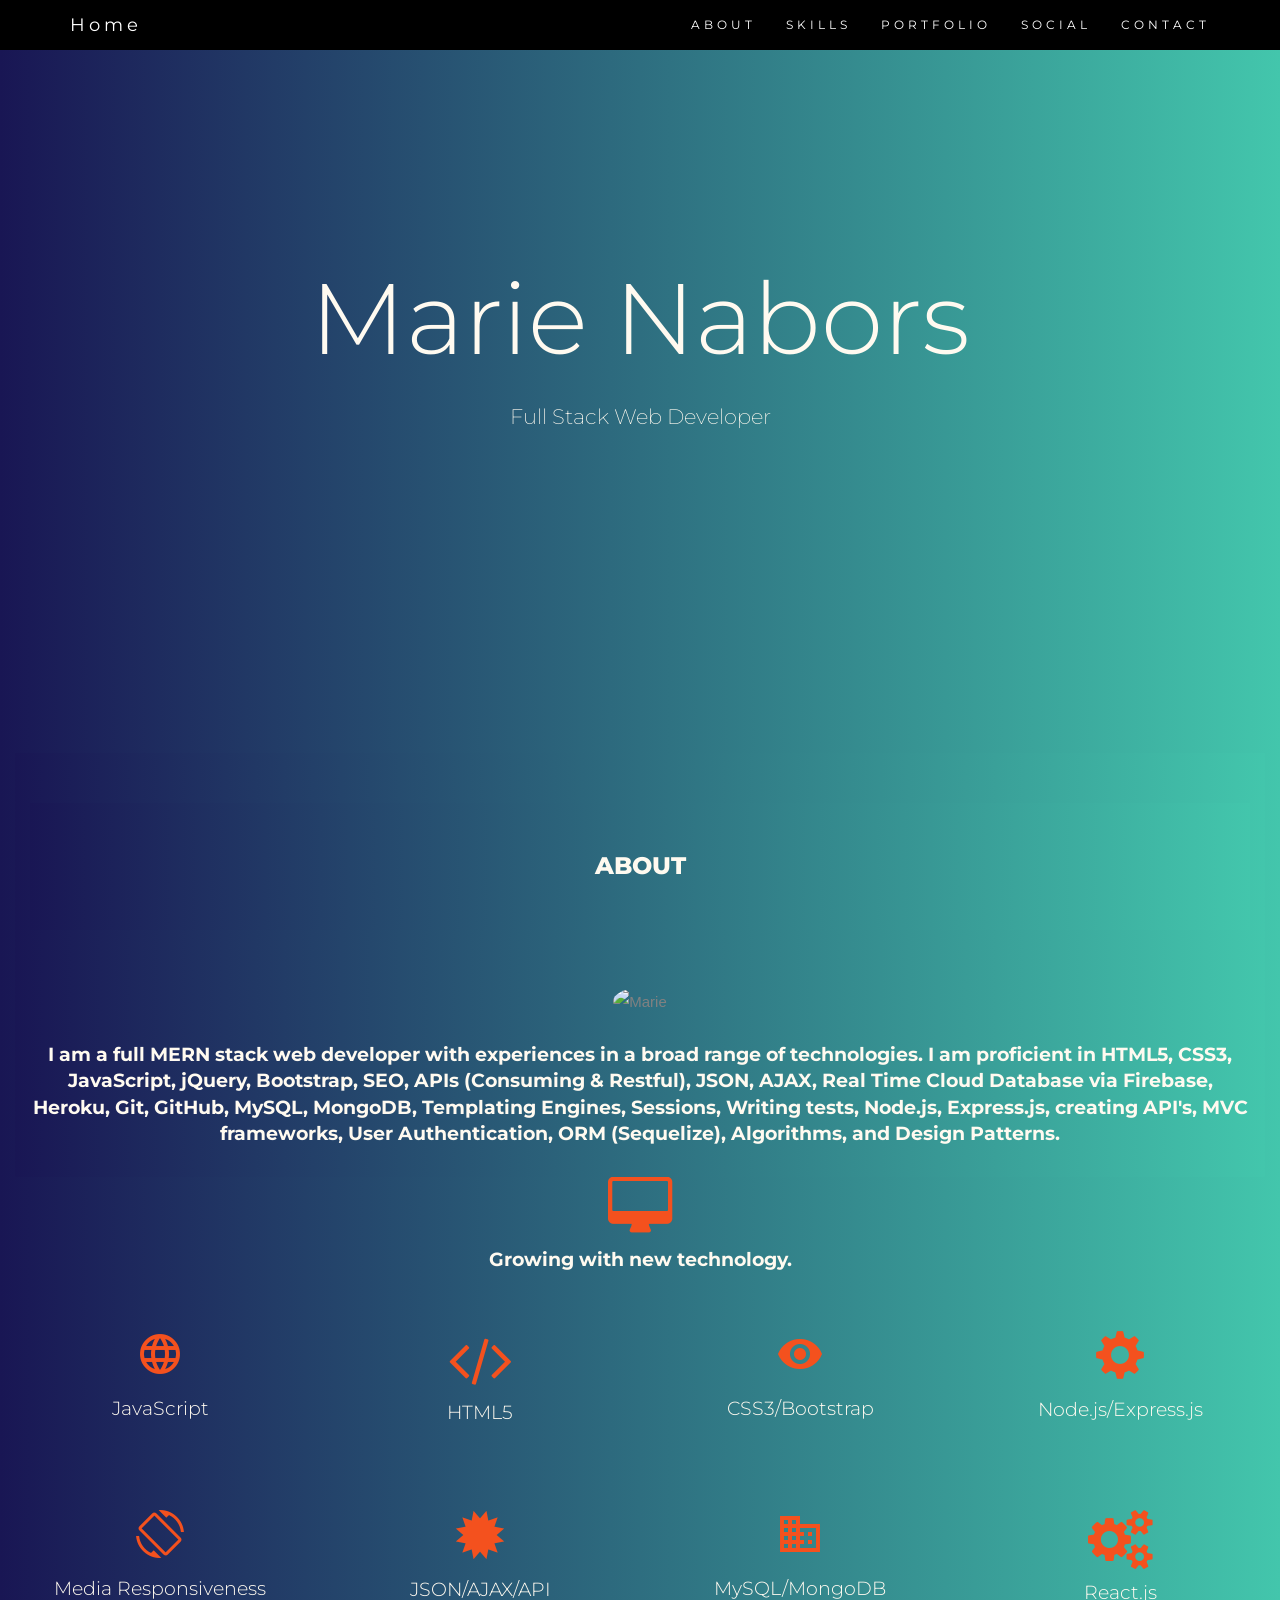
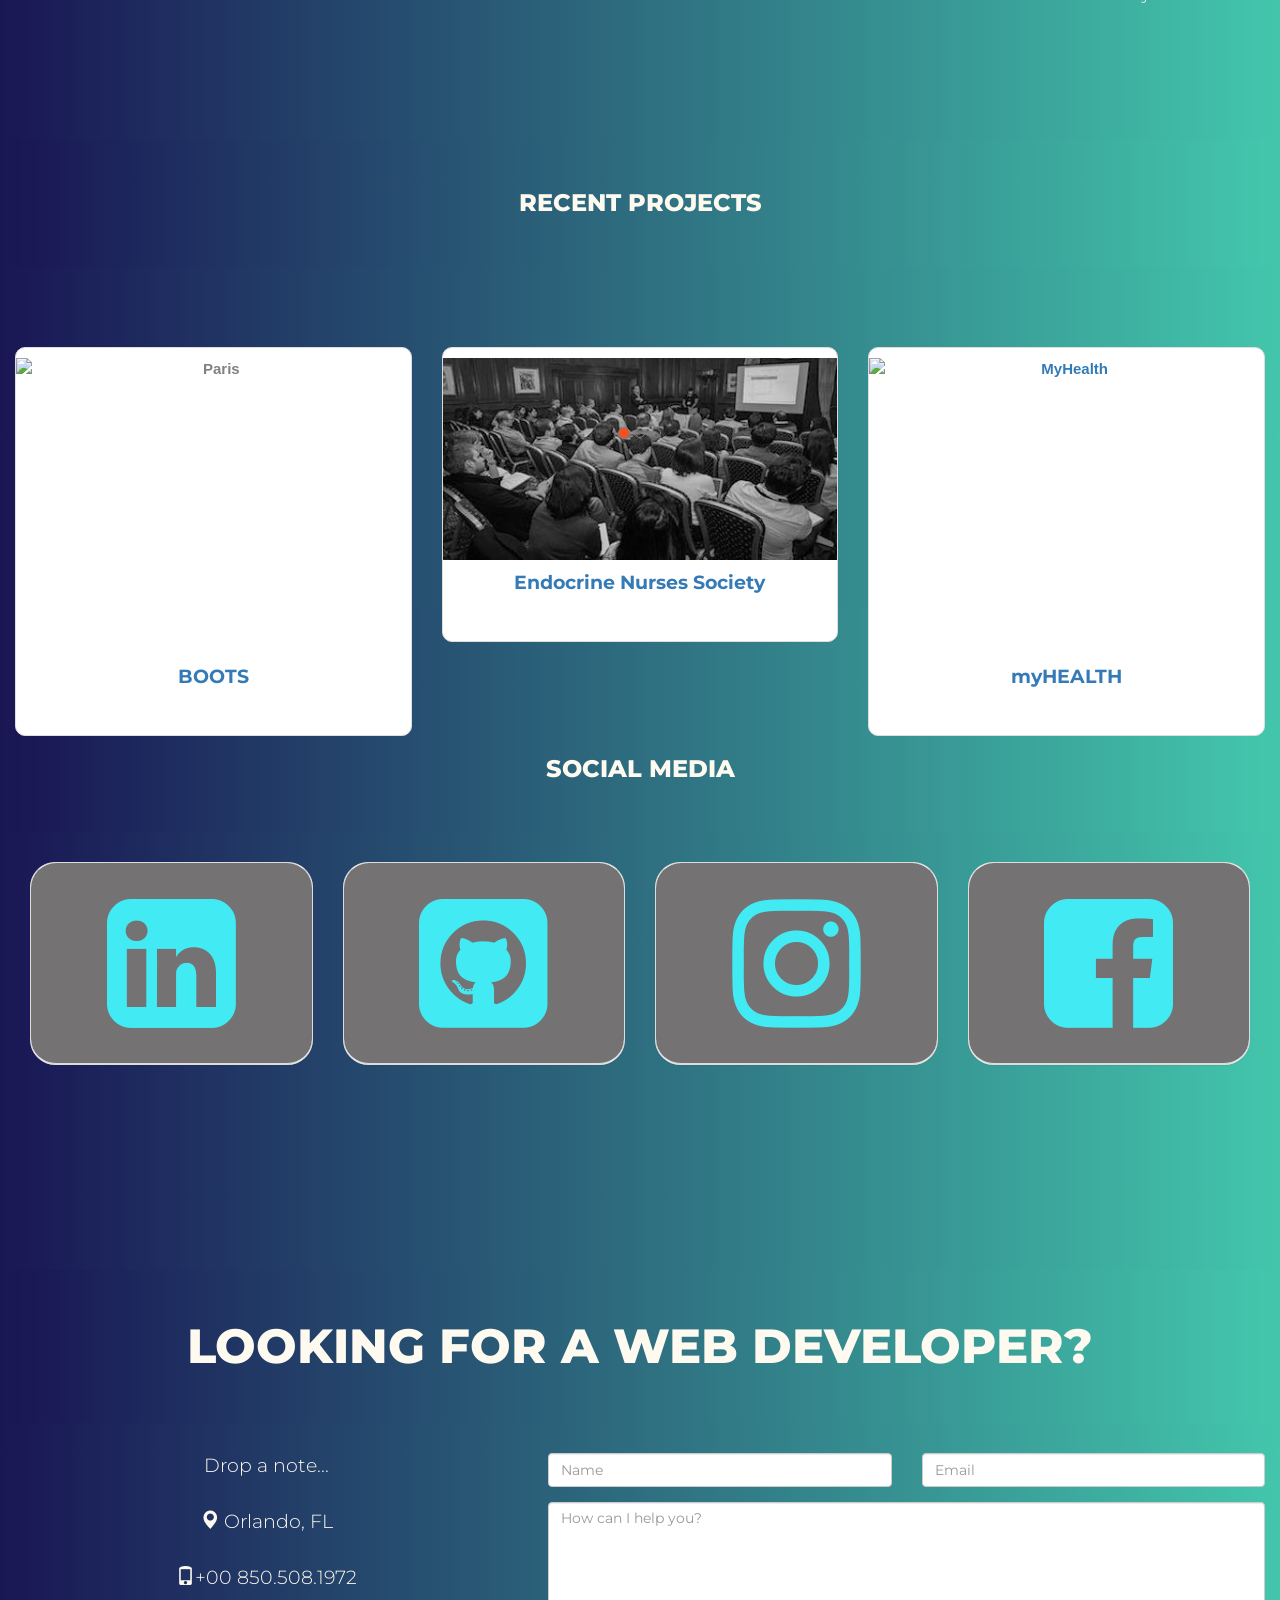
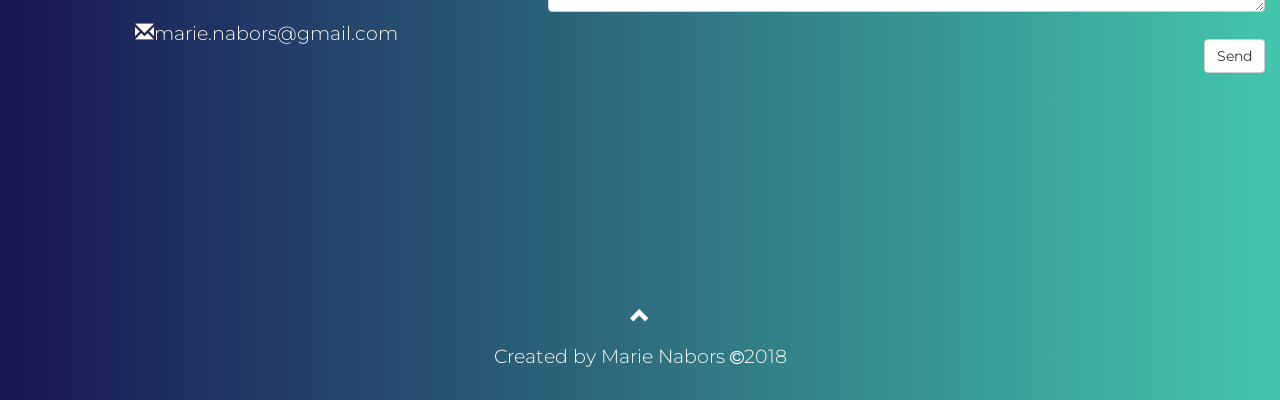
==== index.html @ 0aeb3fc9 "updated content" ====
<!DOCTYPE html>
<html lang="en">
<head>

  <title>Marie Nabors - Web Developer</title>
  <meta charset="utf-8">
  <meta name="viewport" content="width=device-width, initial-scale=1, shrink-to-fit=no">
  <link rel="stylesheet" href="https://cdnjs.cloudflare.com/ajax/libs/font-awesome/4.7.0/css/font-awesome.min.css">
  <link rel="stylesheet" href="https://maxcdn.bootstrapcdn.com/bootstrap/3.3.7/css/bootstrap.min.css">
  <link href="https://fonts.googleapis.com/css?family=Montserrat" rel="stylesheet" type="text/css">
  
  <script src="https://ajax.googleapis.com/ajax/libs/jquery/3.3.1/jquery.min.js"></script>
  <script src="https://maxcdn.bootstrapcdn.com/bootstrap/3.3.7/js/bootstrap.min.js"></script>
  <link rel="stylesheet" type="text/css" href="style.css">
  <link href="https://fonts.googleapis.com/css?family=Montserrat" rel="stylesheet">
  
  <link rel="stylesheet" href="https://fonts.googleapis.com/icon?family=Material+Icons">


<script>
  (function(h,o,t,j,a,r){
      h.hj=h.hj||function(){(h.hj.q=h.hj.q||[]).push(arguments)};
      h._hjSettings={hjid:904236,hjsv:6};
      a=o.getElementsByTagName('head')[0];
      r=o.createElement('script');r.async=1;
      r.src=t+h._hjSettings.hjid+j+h._hjSettings.hjsv;
      a.appendChild(r);
  })(window,document,'https://static.hotjar.com/c/hotjar-','.js?sv=');
</script>


</head>
<body id="myPage" data-spy="scroll" data-target=".navbar" data-offset="60">

<nav class="navbar navbar-default navbar-fixed-top">
  <div class="container">
    <div class="navbar-header">
      <button type="button" class="navbar-toggle" data-toggle="collapse" data-target="#myNavbar">
        <span class="icon-bar"></span>
        <span class="icon-bar"></span>
        <span class="icon-bar"></span>
      </button>
      <a class="navbar-brand" href="#myPage">Home</a>
    </div>
    <div class="collapse navbar-collapse" id="myNavbar">
      <ul class="nav navbar-nav navbar-right">
        <li><a href="#about">ABOUT</a></li>
        <li><a href="#services">SKILLS</a></li>
        <li><a href="#portfolio">PORTFOLIO</a></li>
        <li><a href="#pricing">SOCIAL</a></li>
        <li><a href="#contact">CONTACT</a></li>
      </ul>
    </div>
  </div>
</nav>

<div class="jumbotron text-center">
  <!-- <img id="gif" src="giphy.gif"> -->
  <p id="name1">Marie Nabors</p>
  <p>Full Stack Web Developer</p>
  <br>
  <!-- <form method="POST" action="https://formspree.io/marie.nabors.com">

    <div class="input-group">
      <input type="email" class="form-control" size="50" placeholder="Email Address" required>
      <div class="input-group-btn">
        <button type="button" class="btn btn-danger">CONTACT</button>
      </div>
    </div>
  </form> -->
</div>

<!-- Container (About Section) -->
<div id="about" class="container-fluid">
  <div class="row">
    <div class="col-sm-12">
      <div class="container-fluid bg-1 text-center">
        <!-- <h3 class="margin"></h3> -->
        <h2 class="about1">About</h2><br>
         <img src="https://scontent-mia3-1.xx.fbcdn.net/v/t1.0-9/17757305_10158400888895655_7635025386295153862_n.jpg?_nc_cat=0&oh=0891516b999f4cecdbfd9955f17ad337&oe=5B56AFFE" class="img-responsive img-circle margin" style="display:inline" alt="Marie" width="350" height="350"><br><br>

      <p class="about2"><strong>I am a full MERN stack web developer with experiences in a broad range of technologies. I am proficient in HTML5, CSS3, JavaScript, jQuery, Bootstrap, SEO, APIs (Consuming & Restful), JSON, AJAX, Real Time Cloud Database via Firebase, Heroku, Git, GitHub,
      MySQL, MongoDB, Templating Engines, Sessions, Writing tests, Node.js, Express.js, creating API's, MVC frameworks, User Authentication, ORM (Sequelize), Algorithms, and Design Patterns.</p>

    </div>
  </div>
</div>
</div>


<!-- Container (Services Section) -->
<div id="services" class="container-fluid text-center">
  <i class="fa fa-desktop" style="font-size:60px;color: #f4511e"></i>
      <h4><strong> Growing with new technology.</h4>
  <br>
  <div class="row slideanim">
    <div class="col-sm-3">
     <i class="material-icons" style="font-size:48px;color:#f4511e">language</i>
      <h4>JavaScript</h4>
    </div>
    <div class="col-sm-3">
      <i class="fa fa-code" style="font-size:60px;color:#f4511e"></i>
      <h4>HTML5</h4>
    </div>
    <div class="col-sm-3">
     <i class="material-icons" style="font-size:48px;color:#f4511e">visibility</i>
      <h4>CSS3/Bootstrap</h4>
    </div>
     <div class="col-sm-3">
      <span class="glyphicon glyphicon-cog logo-small"></span>
      <h4>Node.js/Express.js</h4>
    </div>
  </div>
  <br><br>
  <div class="row slideanim">
    <div class="col-sm-3">
      <i class="material-icons" style="font-size:48px;color:#f4511e">screen_rotation</i>
      <h4>Media Responsiveness</h4>
    </div>
    <div class="col-sm-3">
      <span class="glyphicon glyphicon-certificate logo-small"></span>
      <h4>JSON/AJAX/API</h4>
    </div>

    <div class="col-sm-3">
       <i class="material-icons" style="font-size:48px;color:#f4511e">domain</i>
      <h4>MySQL/MongoDB</h4>
    </div>

    <div class="col-sm-3">
       <i class="fa fa-gears" style="font-size:60px;color:#f4511e"></i>
      <h4>React.js</h4>
    </div>
    <br>
  </div>
</div>
<div>
  <br>
  <br>
  </div>

<!-- Container (Portfolio Section) -->
<div id="portfolio" class="container-fluid text-center bg-grey">
  <h2 class="about1">Recent Projects</h2>
  <div class="row text-center slideanim">
    <div class="col-sm-4">
      <div class="thumbnail">
        <img src="https://external-mia3-1.xx.fbcdn.net/safe_image.php?d=AQCUIIadRZmqTYrJ&w=540&h=282&url=http%3A%2F%2Fwww.newwweb.com.mx%2Fsites%2Fdefault%2Ffiles%2Ffield%2Fimage%2Fchat.jpg&cfs=1&upscale=1&fallback=news_d_placeholder_publisher&_nc_hash=AQDgt9z5oLJ5w0d_" alt="Paris" width="400" height="300">
        <h4><a href="https://coding-boots.herokuapp.com/" target="_blank"><strong>BOOTS</strong></h4>
      </div>
    </div>
    <div class="col-sm-4">
      <div class="thumbnail">
        <img src="ENSpic3.jpg" alt="ENS" width="400" height="250">
        <h4><a href="https://endocrine-nurses-society.herokuapp.com/" target="_blank"><strong>Endocrine Nurses Society</strong></h4>
      </div>
    </div>
    <div class="col-sm-4">
      <div class="thumbnail">
        <img src="https://external-mia3-1.xx.fbcdn.net/safe_image.php?d=AQDxob1qKQY8bPyc&w=476&h=249&url=https%3A%2F%2Fmarienabors.github.io%2FDigitalDocs%2Fhealthcare-on-smartphone-dm5780.jpg&cfs=1&upscale=1&fallback=news_d_placeholder_publisher&_nc_hash=AQDy_BfJs49qs4Z-" alt="MyHealth" width="400" height="300">
        <h4><a href="https://marienabors.github.io/DigitalDocs/" target="_blank"><strong>myHEALTH</h4>
      </div>
    </div>
  <h2 class="about1 text-center"></h2>
  <div id="myCarousel" class="carousel slide text-center" data-ride="carousel">
    <!-- Indicators -->
    <ol class="carousel-indicators">
      <li data-target="#myCarousel" data-slide-to="0" class="active"></li>
      <li data-target="#myCarousel" data-slide-to="1"></li>
      <li data-target="#myCarousel" data-slide-to="2"></li>
    </ol>
    </div>

    <!-- Wrapper for slides -->
  
      <div class="item active text-center">
       <br>
      </div>
      <div class="item text-center">
        <br>
      </div>
      <div class="item text-center">
       <br>
      </div>
   


<!-- Container (social Section) -->
<div id="pricing" class="container-fluid">
  <div class="text-center">
    <h2 class="about1">SOCIAL MEDIA</h2>

  </div>

    <div class="col-sm-3 col-xs-12">
      <div class="panel panel-default text-center">
        <div class="panel-heading">
        <a href="https://www.linkedin.com/in/marie-m-nabors/" target="_blank"><i class="fa fa-linkedin-square" style="font-size:150px;color:#42ebf4"></i></a>
        </div>
      </div>
    </div>

    <div class="col-sm-3 col-xs-12">
      <div class="panel panel-default text-center">
        <div class="panel-heading">
          <a href="https://github.com/MarieNabors" target="_blank"><i class="fa fa-github-square" style="font-size:150px;color:#42ebf4"></i></a>
        </div>
        </div>
      </div>

    <div class="col-sm-3 col-xs-12">
      <div class="panel panel-default text-center">
        <div class="panel-heading">
          <a href="https://www.instagram.com/coder_girl_marie/" target="_blank"><i class="fa fa-instagram" style="font-size:150px;color:#42ebf4"></i></a>
        </div>
      </div>
    </div>
    <div class="col-sm-3 col-xs-12">
      <div class="panel panel-default text-center">
        <div class="panel-heading">
         <a href="https://www.facebook.com/marie.nabors7" target="_blank"><i class="fa fa-facebook-square" style="font-size:150px;color:#42ebf4"></i></a>
        </div>
      </div>
    </div>
  </div>
  <div>
    <br>
    <br>
    <br>
    <br>
    <br>
  </div>


<!-- Container (Contact Section) -->
<div id="contact" class="container-fluid bg-grey">
  <h1 class="text-center about1">Looking for a web developer?</h1>
  <div class="row">
    <div class="col-sm-5">
      <p>Drop a note...</p>
      <p><span class="glyphicon glyphicon-map-marker"></span> Orlando, FL</p>
      <p><span class="glyphicon glyphicon-phone"></span>+00 850.508.1972</p>
      <p><span class="glyphicon glyphicon-envelope"></span>marie.nabors@gmail.com</p>
    </div>
    <form method="POST" action="https://formspree.io/marie.nabors@gmail.com">
    <div class="col-sm-7 slideanim">
      <div class="row">
        <div class="col-sm-6 form-group">
          <input class="form-control" id="name" name="name" placeholder="Name" type="text" required>
        </div>
        <div class="col-sm-6 form-group">
          <input class="form-control" id="email" name="email" placeholder="Email" type="email" required>
        </div>
      </div>
      <textarea class="form-control" id="comments" name="comments" placeholder="How can I help you?" rows="5"></textarea><br>
      <div class="row">
        <div class="col-sm-12 form-group">
          <button class="btn btn-default pull-right" type="submit">Send</button>
        </div>
      </div>
    </div>
    </form>
  </div><br>

  <br>
</div>
<br>

<br>

<div>
  <br>
  <br>
  <br>
  <br>
  </div>

<footer class="container-fluid text-center">
  <a href="#myPage" title="To Top">
    <span class="glyphicon glyphicon-chevron-up"></span>
  </a>
  <p>Created by Marie Nabors <i class="fa fa-copyright" style="font-size:16px;color:white"></i>2018</p>
</footer>

<script>
$(document).ready(function(){
  // Add smooth scrolling to all links in navbar + footer link
  $(".navbar a, footer a[href='#myPage']").on('click', function(event) {
    // Make sure this.hash has a value before overriding default behavior
    if (this.hash !== "") {
      // Prevent default anchor click behavior
      event.preventDefault();
      // Store hash
      var hash = this.hash;
      // Using jQuery's animate() method to add smooth page scroll
      // The optional number (900) specifies the number of milliseconds it takes to scroll to the specified area
      $('html, body').animate({
        scrollTop: $(hash).offset().top
      }, 900, function(){
        // Add hash (#) to URL when done scrolling (default click behavior)
        window.location.hash = hash;
      });
    } // End if
  });
  $(window).scroll(function() {
    $(".slideanim").each(function(){
      var pos = $(this).offset().top;
      var winTop = $(window).scrollTop();
        if (pos < winTop + 600) {
          $(this).addClass("slide");
        }
    });
  });
})

</script>

</body>
</html>
---- style.css ----
body {
    font: 400 15px Lato, sans-serif;
    line-height: 1.8;
    color: #818181;
    background: #43C6AC;  /* fallback for old browsers */
  background: -webkit-linear-gradient(to right, #191654, #43C6AC);  /* Chrome 10-25, Safari 5.1-6 */
  background: linear-gradient(to right, #191654, #43C6AC); /
}
button {
    font-family: 'Montserrat', sans-serif;
}

col-sm-4 {
  height: 300px;

}
h1 {

    font-size: 48px;
    text-transform: uppercase;
    color: floralwhite;
    font-weight: 300;
    margin-bottom: 30px;
    font-family: 'Montserrat', sans-serif;
    /* text-shadow: 5px 2px 10px rgba(0, 1, 10, 1); */
}
h2 {
    font-size: 24px;
    text-transform: uppercase;
    color: floralwhite;
    font-weight: 600;
    margin-bottom: 30px;
    font-family: 'Montserrat', sans-serif;
}
h4 {
    font-size: 19px;
    line-height: 1.375em;
    color: floralwhite;
    font-weight: 300;
    margin-bottom: 30px;
    font-family: 'Montserrat', sans-serif;
   
}
p {
    font-size: 19px;
    line-height: 1.375em;
    color: floralwhite;
    font-weight: 300;
    margin-bottom: 30px;
    font-family: 'Montserrat', sans-serif;
    
}
#name {
    font-size: 14px;
    line-height: 1.375em;
    color: black;
    font-weight: 400;
    font-family: 'Montserrat', sans-serif;}

#email{
    font-size: 14px;
    line-height: 1.375em;
    color: black;
    font-weight: 400;
    font-family: 'Montserrat', sans-serif;
}
#comments{
    font-size: 14px;
    line-height: 1.375em;
    color: black;
    font-weight: 400;
    font-family: 'Montserrat', sans-serif;
}
#name1 {
    font-family: 'Montserrat', sans-serif;
    color:floralwhite;
    font-size: 100px;
    font-weight: 300;
}
.jumbotron {
    background: #43C6AC;  /* fallback for old browsers */
    background: -webkit-linear-gradient(to right, #191654, #43C6AC);  /* Chrome 10-25, Safari 5.1-6 */
    background: linear-gradient(to right, #191654, #43C6AC); /* W3C, IE 10+/ Edge, Firefox 16+, Chrome 26+, Opera 12+, Safari 7+ */
    color: floralwhite;
    padding: 250px 200px;
    font-family: 'Montserrat', sans-serif;
}

#about {
  background: #43C6AC;  /* fallback for old browsers */
  background: -webkit-linear-gradient(to right, #191654, #43C6AC);  /* Chrome 10-25, Safari 5.1-6 */
  background: linear-gradient(to right, #191654, #43C6AC); /* W3C, IE 10+/ Edge, Firefox 16+, Chrome 26+, Opera 12+, Safari 7+ */
  width:100%;
}

.about1 {
    font-family: 'Montserrat', sans-serif;
    font-weight: 800;
    background: #43C6AC;  /* fallback for old browsers */
    background: -webkit-linear-gradient(to right, #191654, #43C6AC);  /* Chrome 10-25, Safari 5.1-6 */
    background: linear-gradient(to right, #191654, #43C6AC); /* W3C, IE 10+/ Edge, Firefox 16+, Chrome 26+, Opera 12+, Safari 7+ */
    width:100%;
    padding: 50px;
    margin-top: 50px;

}
.about2 {
    font-size: 19px;
    line-height: 1.375em;
    color: floralwhite;
    font-weight: 200;
    margin-bottom: 30px;
    font-family: 'Montserrat', sans-serif;
    
}
.container-fluid {
   background: #43C6AC;  /* fallback for old browsers */
   background: -webkit-linear-gradient(to right, #191654, #43C6AC);  /* Chrome 10-25, Safari 5.1-6 */
   background: linear-gradient(to right, #191654, #43C6AC); /* W3C, IE 10+/ Edge, Firefox 16+, Chrome 26+, Opera 12+, Safari 7+ */
   width:100%;
}

.bg-grey {
  background: #43C6AC;  /* fallback for old browsers */
  background: -webkit-linear-gradient(to right, #191654, #43C6AC);  /* Chrome 10-25, Safari 5.1-6 */
  background: linear-gradient(to right, #191654, #43C6AC); /* W3C, IE 10+/ Edge, Firefox 16+, Chrome 26+, Opera 12+, Safari 7+ */

}
.logo-small {
    color: #f4511e;
    font-size: 50px;
}
.logo {
    color: #f4511e;
    font-size: 200px;
}
.thumbnail {
    padding: 0 0 15px 0;
    border-radius: 10px;
}
.thumbnail img {
    width: 100%;
    height: 100%;
    margin-bottom: 10px;
    margin-top: 10px;
    border: 10px;
    border-color: gray;
}
.carousel-control.right, .carousel-control.left {
    background-image: none;
    color: gray;
}
.carousel-indicators li {
    border-color: gray;
}
.carousel-indicators li.active {
    background-color: #f4511e;
}
.item h4 {
    font-size: 19px;
    line-height: 1.375em;
    font-weight: 400;
    margin: 70px 0;
    font-family: 'Montserrat', sans-serif;


}
.img {
    background: #43C6AC;  /* fallback for old browsers */
    background: -webkit-linear-gradient(left, #191654, #43C6AC);
    background: -o-linear-gradient(left, #191654, #43C6AC);
    background: linear-gradient(to right, #191654, #43C6AC);  /* Chrome 10-25, Safari 5.1-6 */ /* W3C, IE 10+/ Edge, Firefox 16+, Chrome 26+, Opera 12+, Safari 7+ */
    width:100%;

}
.item span {
    font-style: normal;
    font-family: 'Montserrat', sans-serif;
}
.panel {
    /*border: 1px solid #f4511e;*/
    border-radius:25px;
    transition: box-shadow 0.5s;
}
.panel:hover {
    box-shadow: 5px 0px 40px rgba(0,0,0, .2);
}
.panel-footer .btn:hover {
    border: 1px solid #f4511e;
    /* background-color: #fff !important; */
    color: #f4511e;
}
.panel-heading {
    /*color: #fff !important;*/
    background-color:#747272 !important;
    padding: 25px;
    border-radius: 25px;
}
.panel-footer {
    background-color: floralwhite !important;
}
.panel-footer h3 {
    font-size: 32px;
}
.panel-footer h4 {
    color: #aaa;
    font-size: 14px;
}
.panel-footer .btn {
    margin: 15px 0;
    background-color: #f4511e;
    color: floralwhite;
}
.navbar {
    margin-bottom: 0;
    background-color:black;
    z-index: 9999;
    border: 0;
    font-size: 12px !important;
    line-height: 1.42857143 !important;
    letter-spacing: 4px;
    border-radius: 0;
    font-family: 'Montserrat', sans-serif;
}
.navbar li a, .navbar .navbar-brand {
    color: white !important;
}
.navbar-nav li a:hover, .navbar-nav li.active a {
    color: rgb(245, 47, 47) !important;
    background-color: white !important;
}
.navbar-default .navbar-toggle {
    border-color: transparent;
    color: white !important;
}
footer .glyphicon {
    font-size: 20px;
    margin-bottom: 20px;
    color: floralwhite;
}
.slideanim {visibility:hidden;}
.slide {
    animation-name: slide;
    -webkit-animation-name: slide;
    animation-duration: 1s;
    -webkit-animation-duration: 1s;
    visibility: visible;
}
@keyframes slide {
  0% {
    opacity: 0;
    transform: translateY(70%);
  }
  100% {
    opacity: 1;
    transform: translateY(0%);
  }
}
@-webkit-keyframes slide {
  0% {
    opacity: 0;
    -webkit-transform: translateY(70%);
  }
  100% {
    opacity: 1;
    -webkit-transform: translateY(0%);
  }
}
@media screen and (max-width: 100%) {
  .col-sm-4 {
    text-align: center;
    margin: 25px 0;
  }
  .btn-lg {
      width: 100%;
      margin-bottom: 35px;
  }
}
@media screen and (max-width: 100%) {
  .logo {
      font-size: 150px;
  }
@media all and (min-width: 200px)
    body {
    }
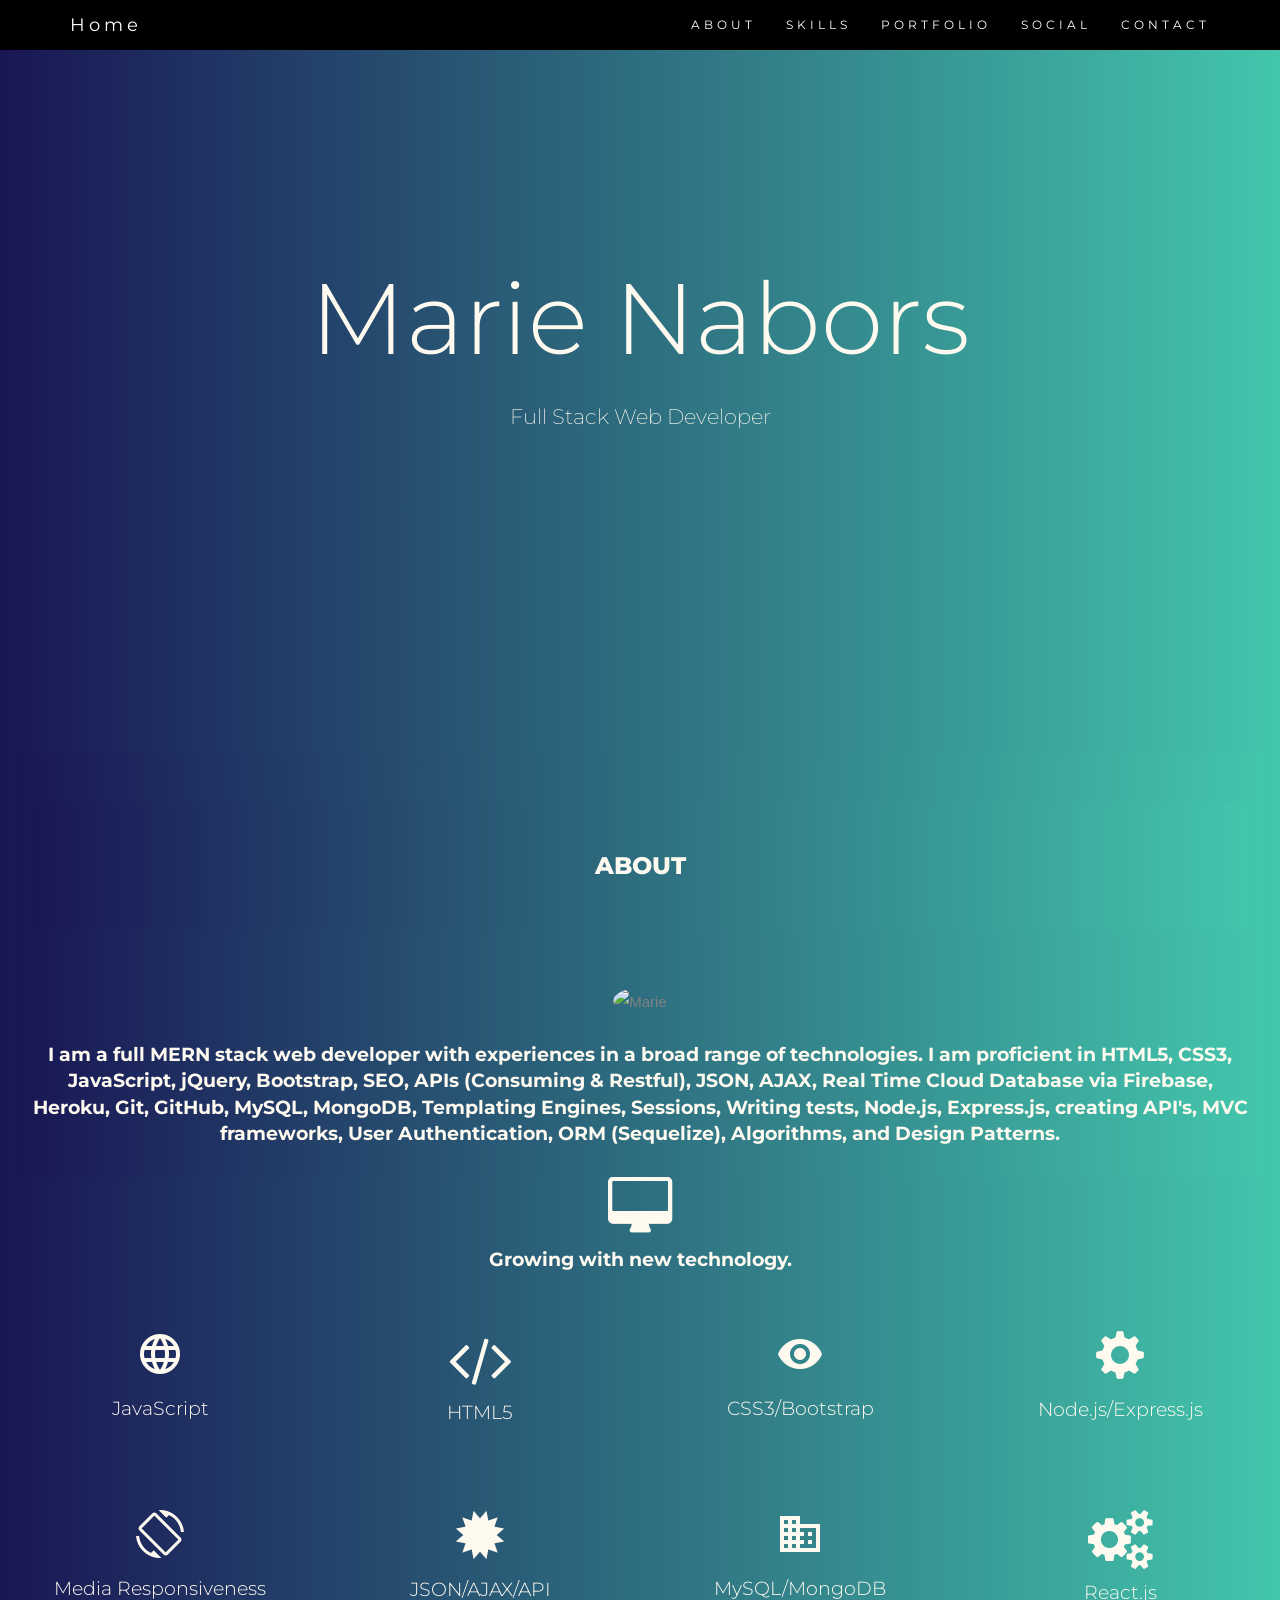
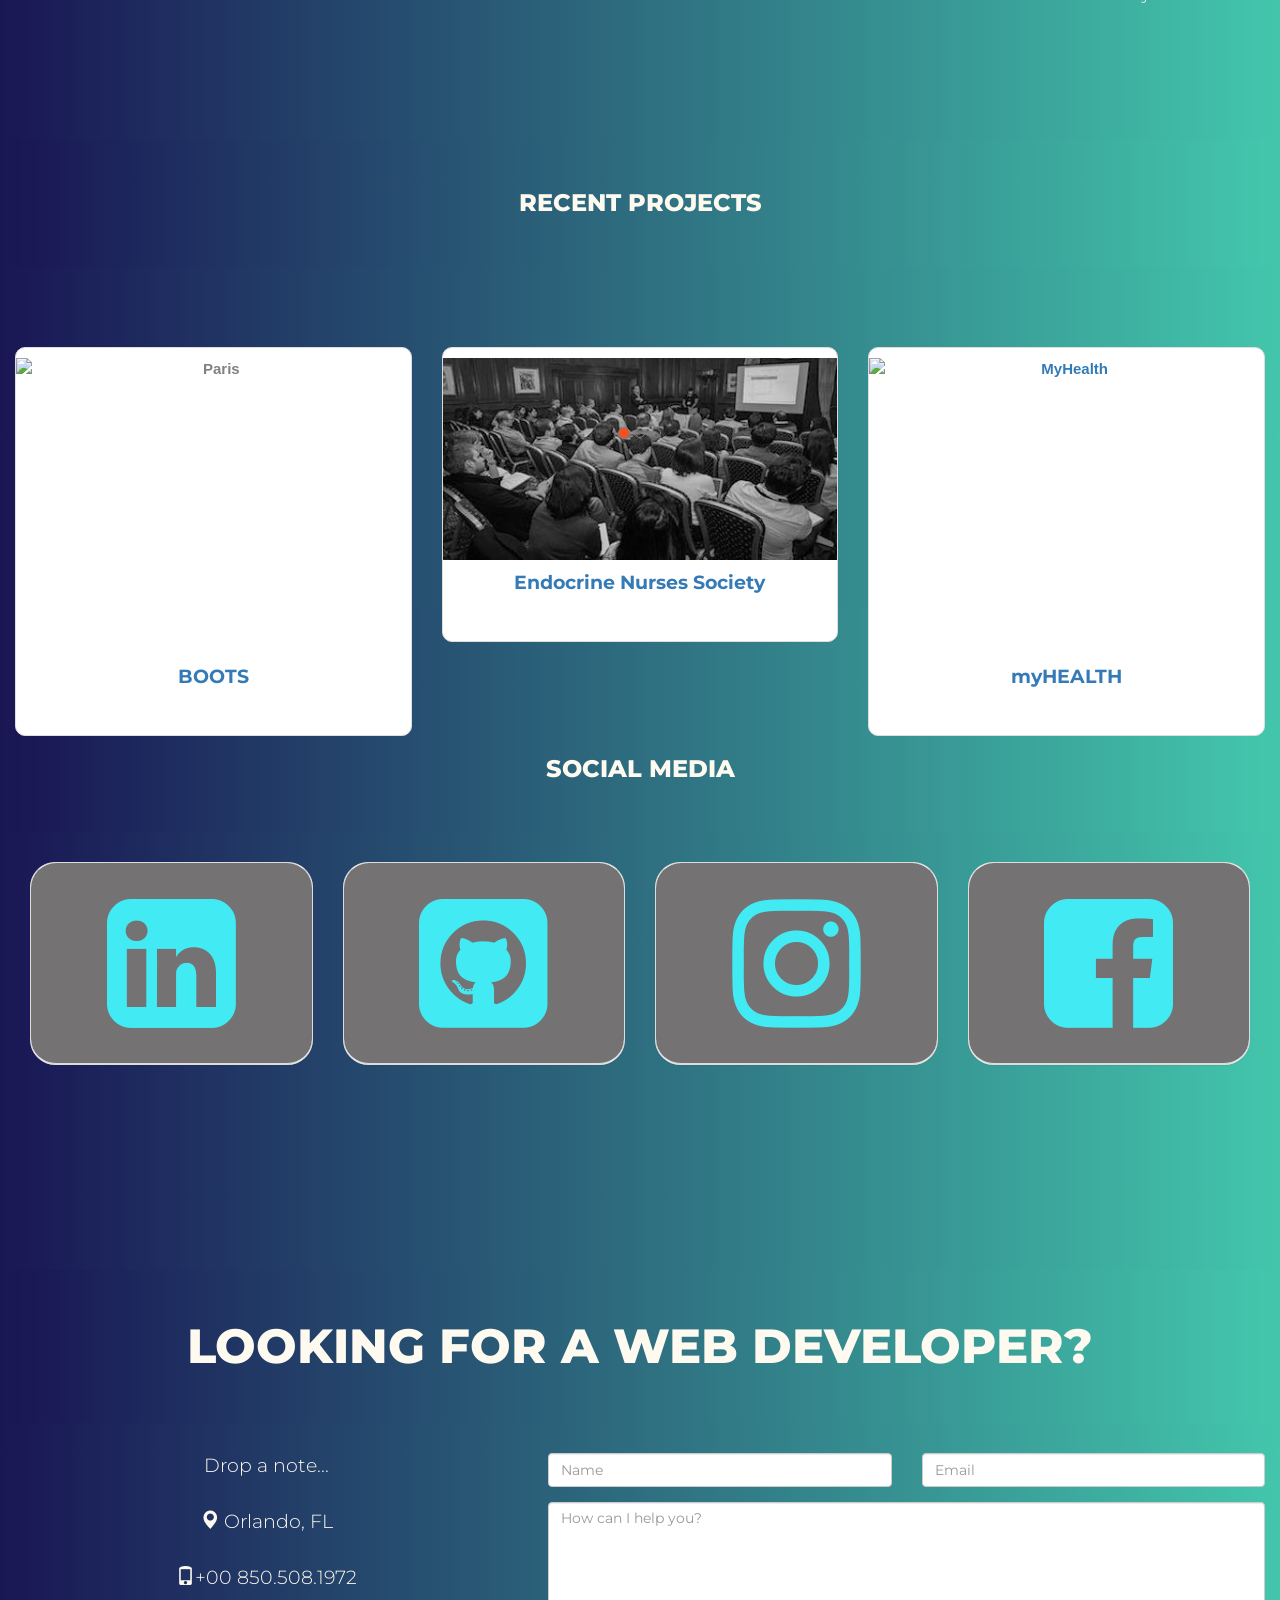
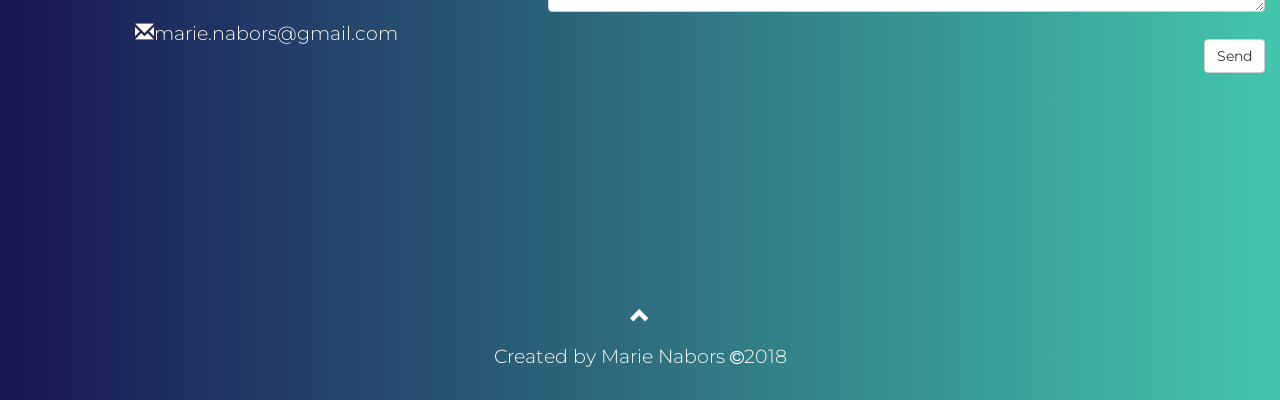
==== commit 75f6b226: "updated colorscheme" ====
--- a/index.html
+++ b/index.html
@@ -90,20 +90,20 @@
 
 <!-- Container (Services Section) -->
 <div id="services" class="container-fluid text-center">
-  <i class="fa fa-desktop" style="font-size:60px;color: #f4511e"></i>
+  <i class="fa fa-desktop" style="font-size:60px;color:floralwhite"></i>
       <h4><strong> Growing with new technology.</h4>
   <br>
   <div class="row slideanim">
     <div class="col-sm-3">
-     <i class="material-icons" style="font-size:48px;color:#f4511e">language</i>
+     <i class="material-icons" style="font-size:48px;color:floralwhite">language</i>
       <h4>JavaScript</h4>
     </div>
     <div class="col-sm-3">
-      <i class="fa fa-code" style="font-size:60px;color:#f4511e"></i>
+      <i class="fa fa-code" style="font-size:60px;color:floralwhite"></i>
       <h4>HTML5</h4>
     </div>
     <div class="col-sm-3">
-     <i class="material-icons" style="font-size:48px;color:#f4511e">visibility</i>
+     <i class="material-icons" style="font-size:48px;color:floralwhite">visibility</i>
       <h4>CSS3/Bootstrap</h4>
     </div>
      <div class="col-sm-3">
@@ -114,7 +114,7 @@
   <br><br>
   <div class="row slideanim">
     <div class="col-sm-3">
-      <i class="material-icons" style="font-size:48px;color:#f4511e">screen_rotation</i>
+      <i class="material-icons" style="font-size:48px;color:floralwhite">screen_rotation</i>
       <h4>Media Responsiveness</h4>
     </div>
     <div class="col-sm-3">
@@ -123,12 +123,12 @@
     </div>
 
     <div class="col-sm-3">
-       <i class="material-icons" style="font-size:48px;color:#f4511e">domain</i>
+       <i class="material-icons" style="font-size:48px;color:floralwhite">domain</i>
       <h4>MySQL/MongoDB</h4>
     </div>
 
     <div class="col-sm-3">
-       <i class="fa fa-gears" style="font-size:60px;color:#f4511e"></i>
+       <i class="fa fa-gears" style="font-size:60px;color:floralwhite"></i>
       <h4>React.js</h4>
     </div>
     <br>
--- a/style.css
+++ b/style.css
@@ -128,11 +128,11 @@
 
 }
 .logo-small {
-    color: #f4511e;
+    color:floralwhite;
     font-size: 50px;
 }
 .logo {
-    color: #f4511e;
+    color: floralwhite;
     font-size: 200px;
 }
 .thumbnail {
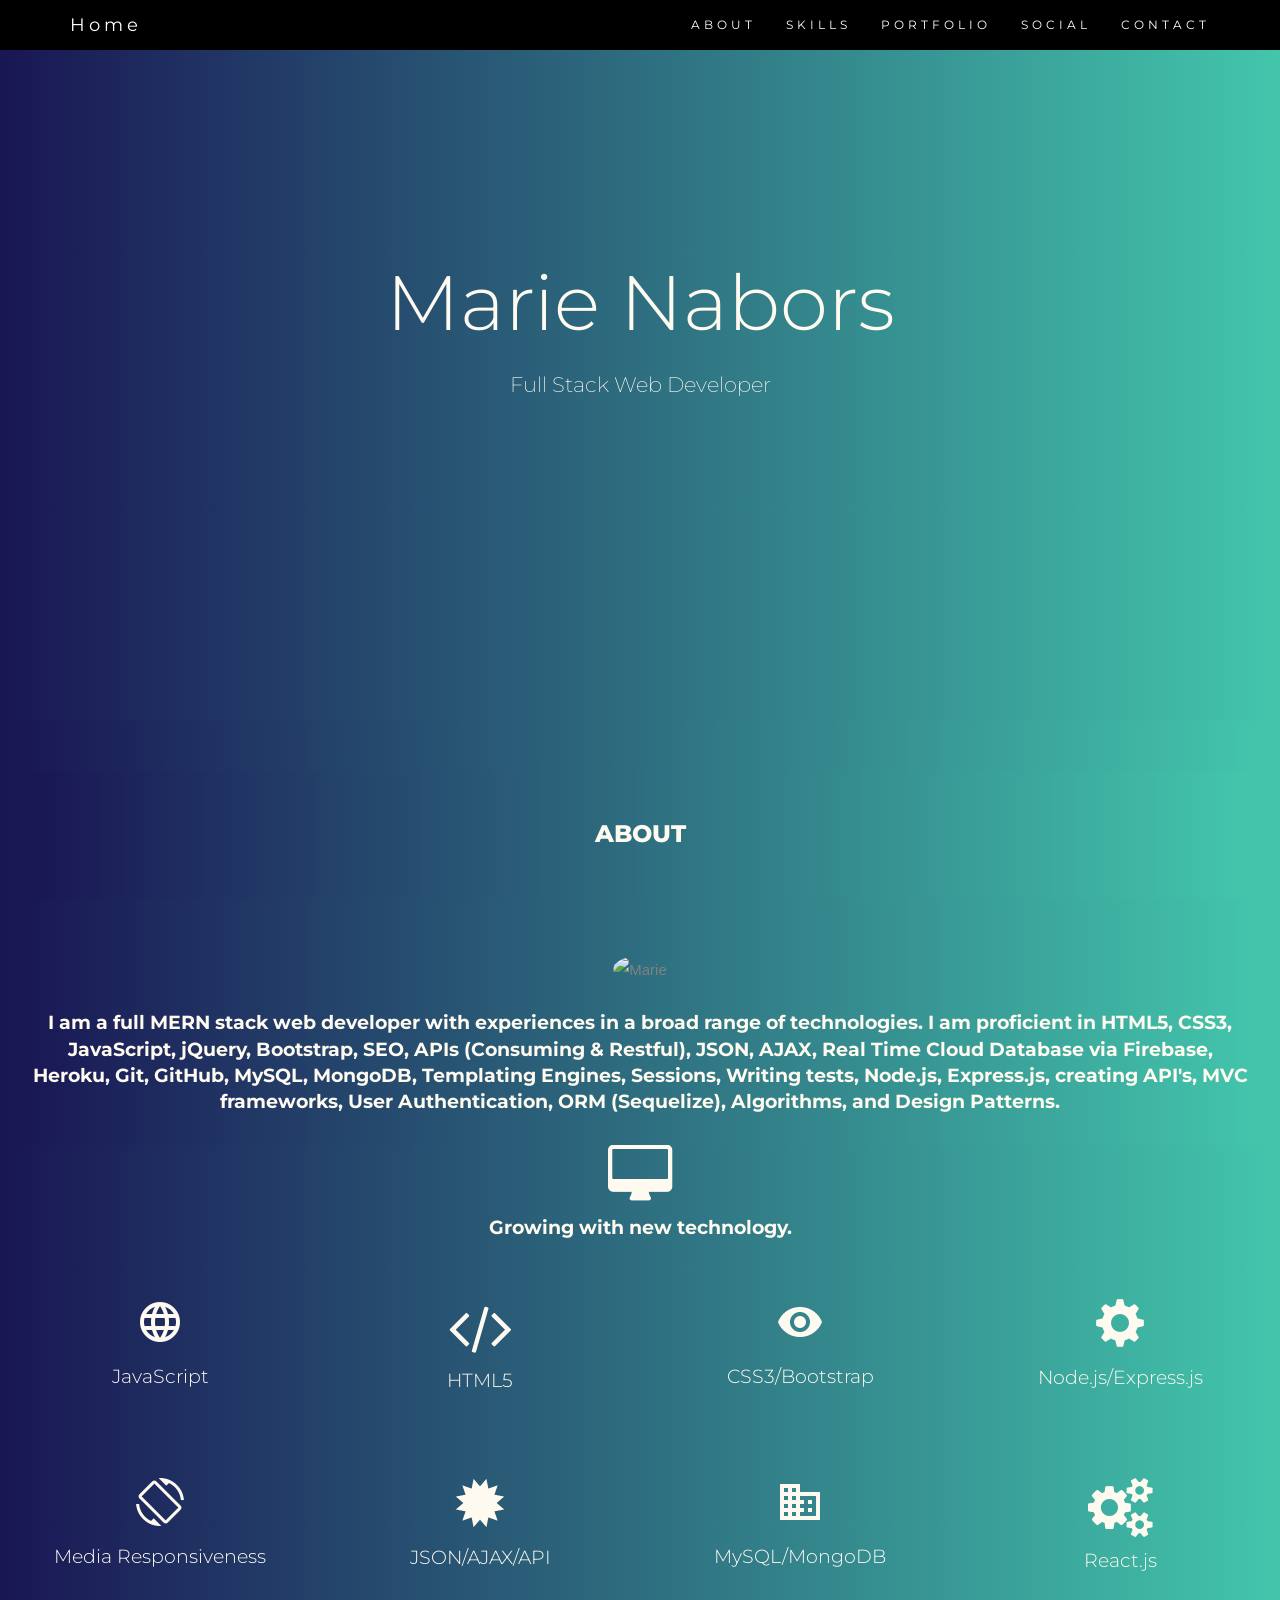
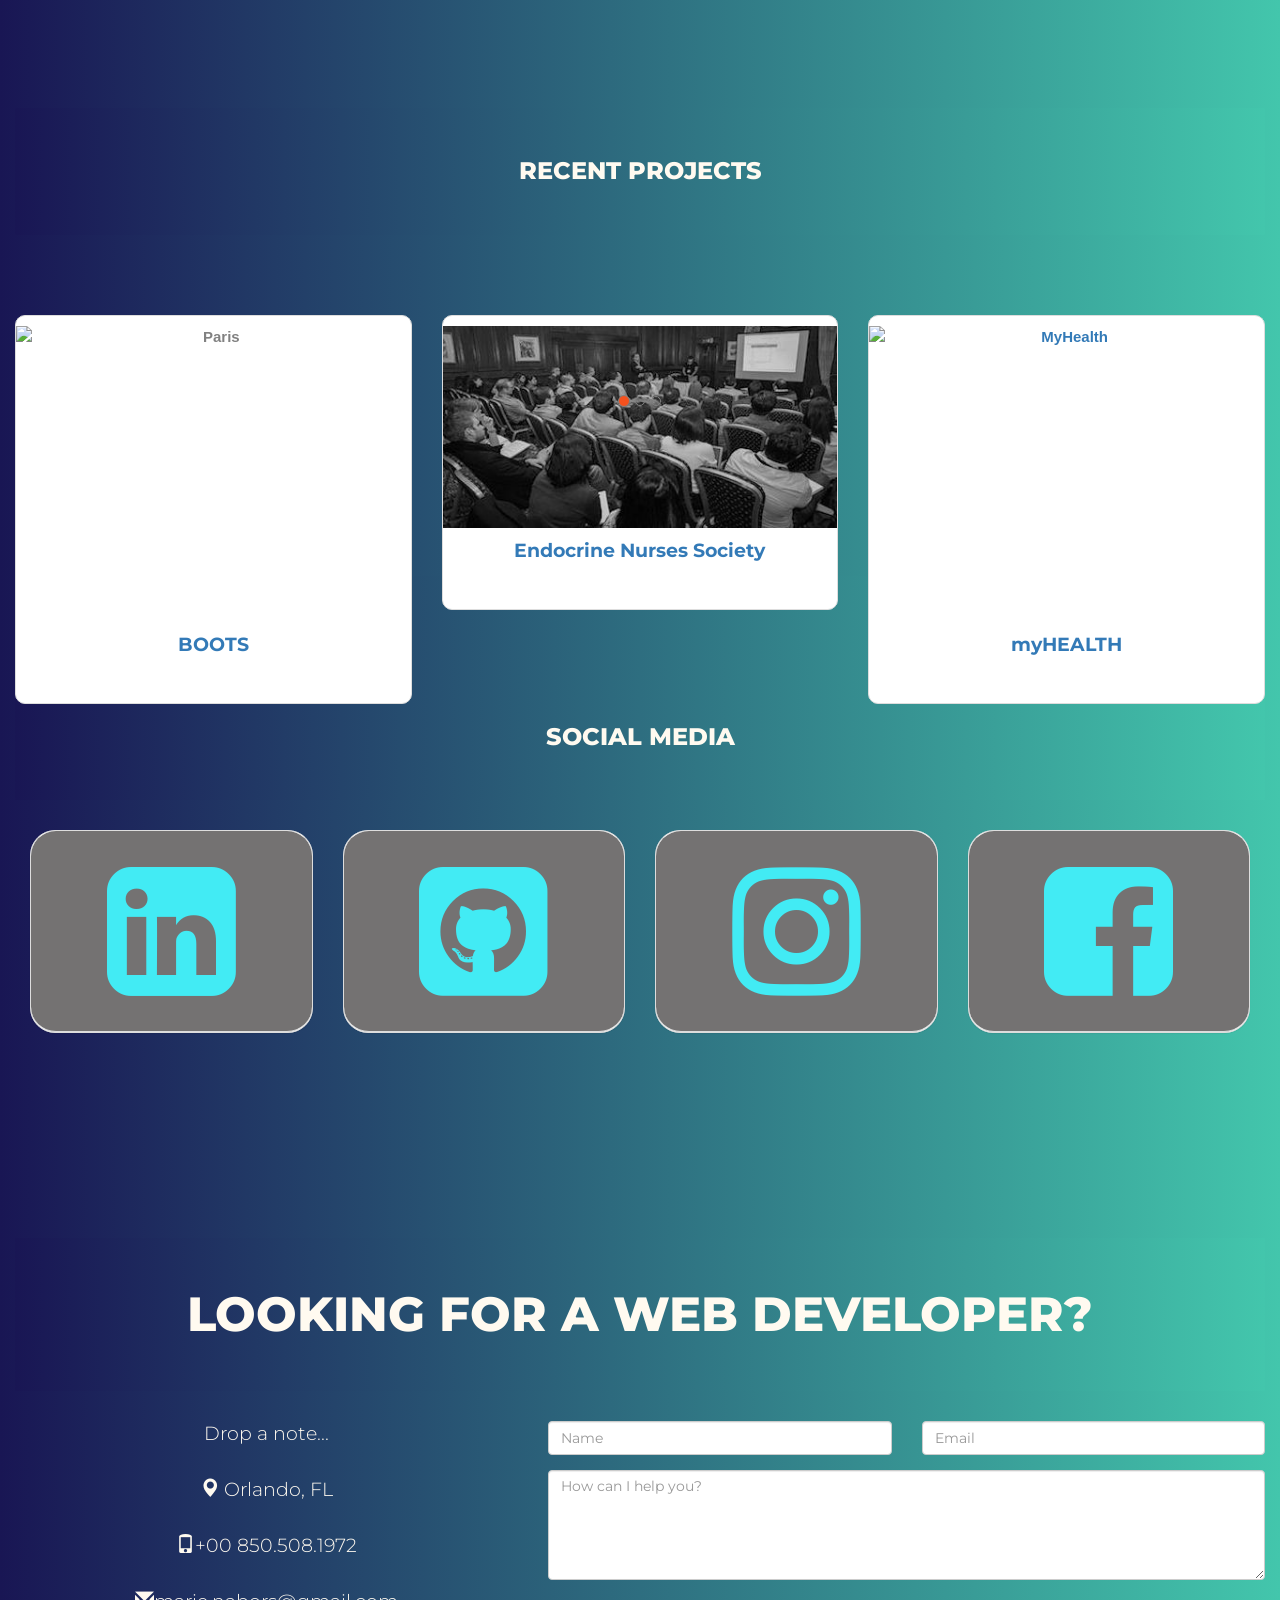
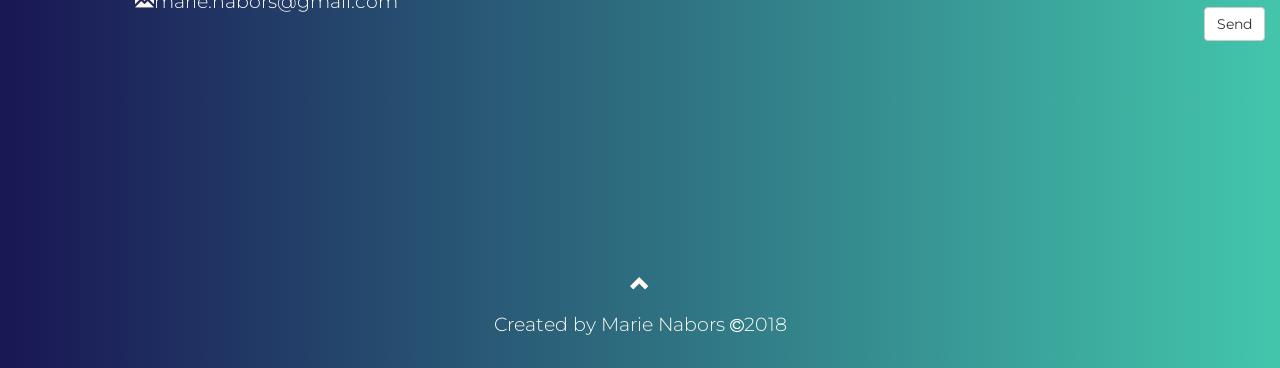
==== commit 2ffb3390: "favicon" ====
--- a/index.html
+++ b/index.html
@@ -3,6 +3,12 @@
 <head>
 
   <title>Marie Nabors - Web Developer</title>
+  <link rel="apple-touch-icon" sizes="180x180" href="/apple-touch-icon.png">
+<link rel="icon" type="image/png" sizes="32x32" href="/favicon-32x32.png">
+<link rel="icon" type="image/png" sizes="16x16" href="/favicon-16x16.png">
+<link rel="manifest" href="/site.webmanifest">
+<meta name="msapplication-TileColor" content="#da532c">
+<meta name="theme-color" content="#ffffff">
   <meta charset="utf-8">
   <meta name="viewport" content="width=device-width, initial-scale=1, shrink-to-fit=no">
   <link rel="stylesheet" href="https://cdnjs.cloudflare.com/ajax/libs/font-awesome/4.7.0/css/font-awesome.min.css">
--- a/style.css
+++ b/style.css
@@ -75,7 +75,7 @@
 #name1 {
     font-family: 'Montserrat', sans-serif;
     color:floralwhite;
-    font-size: 100px;
+    font-size: 6vw;
     font-weight: 300;
 }
 .jumbotron {
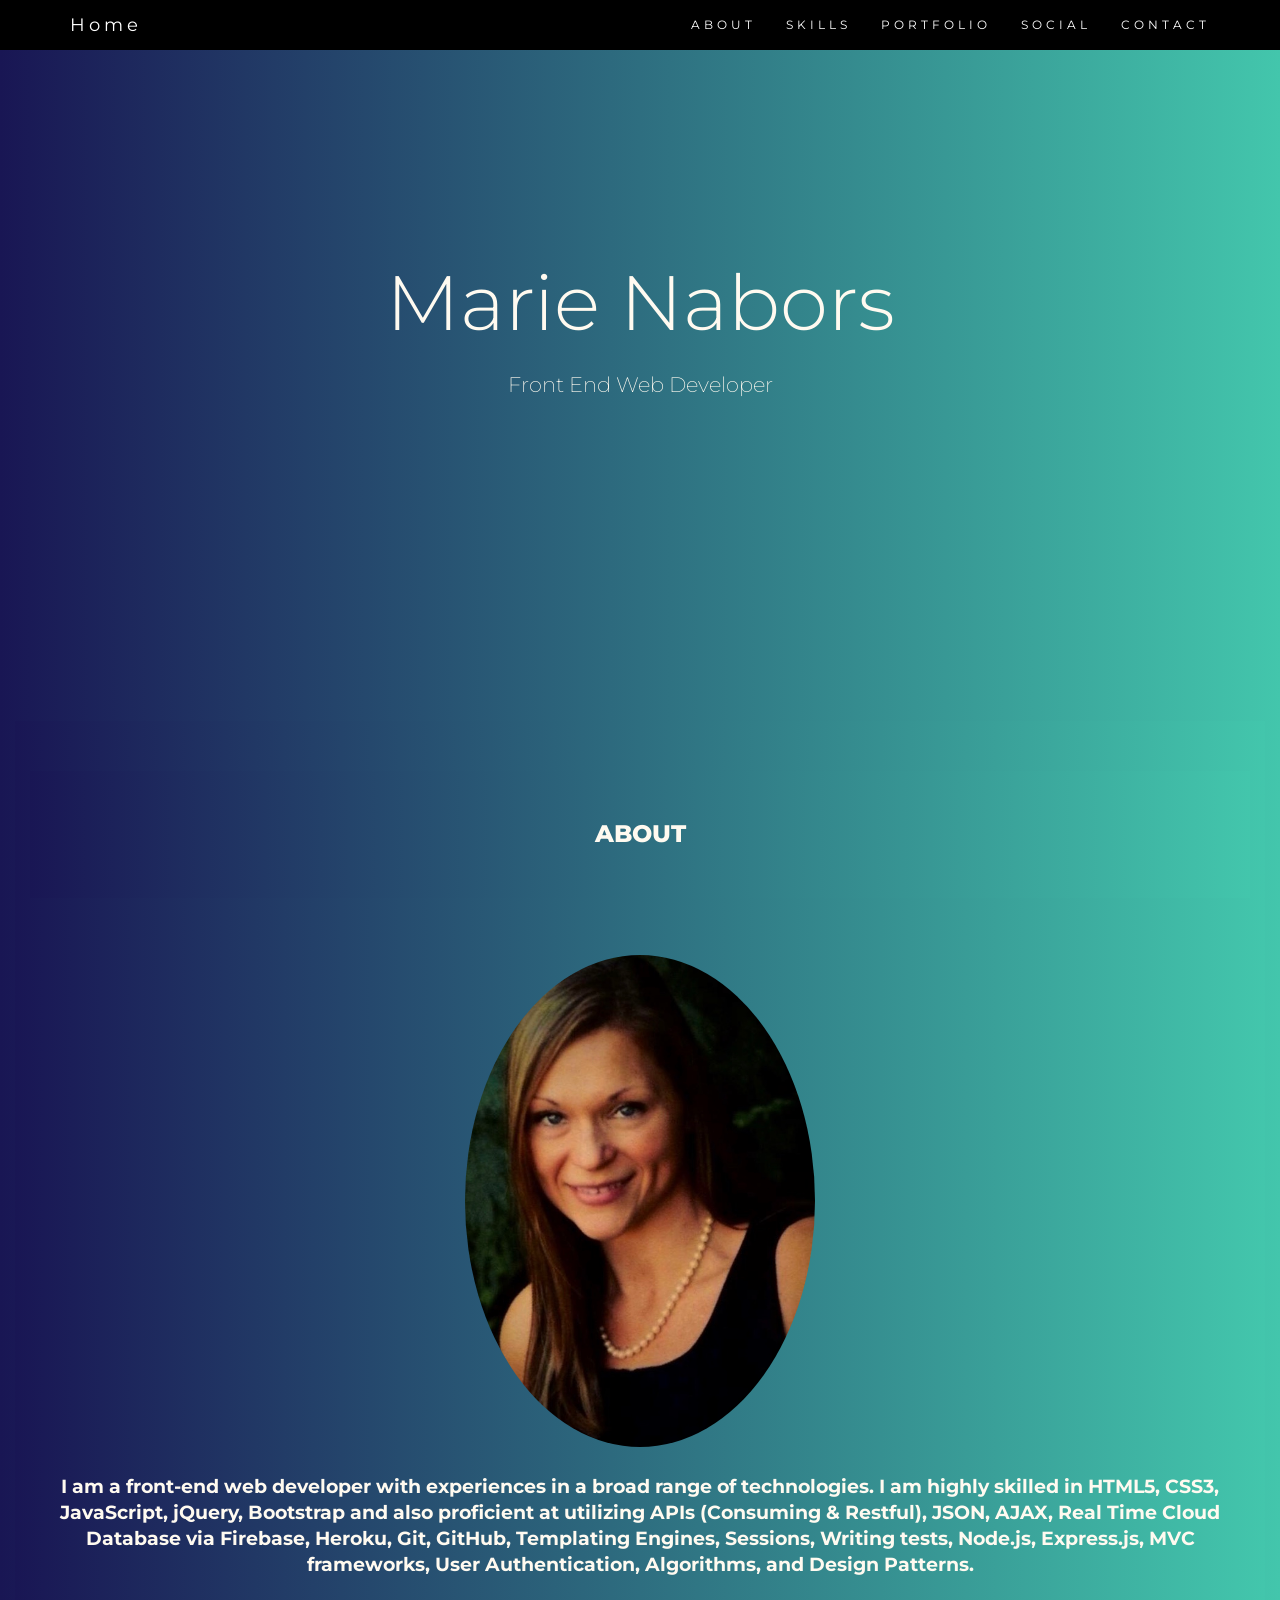
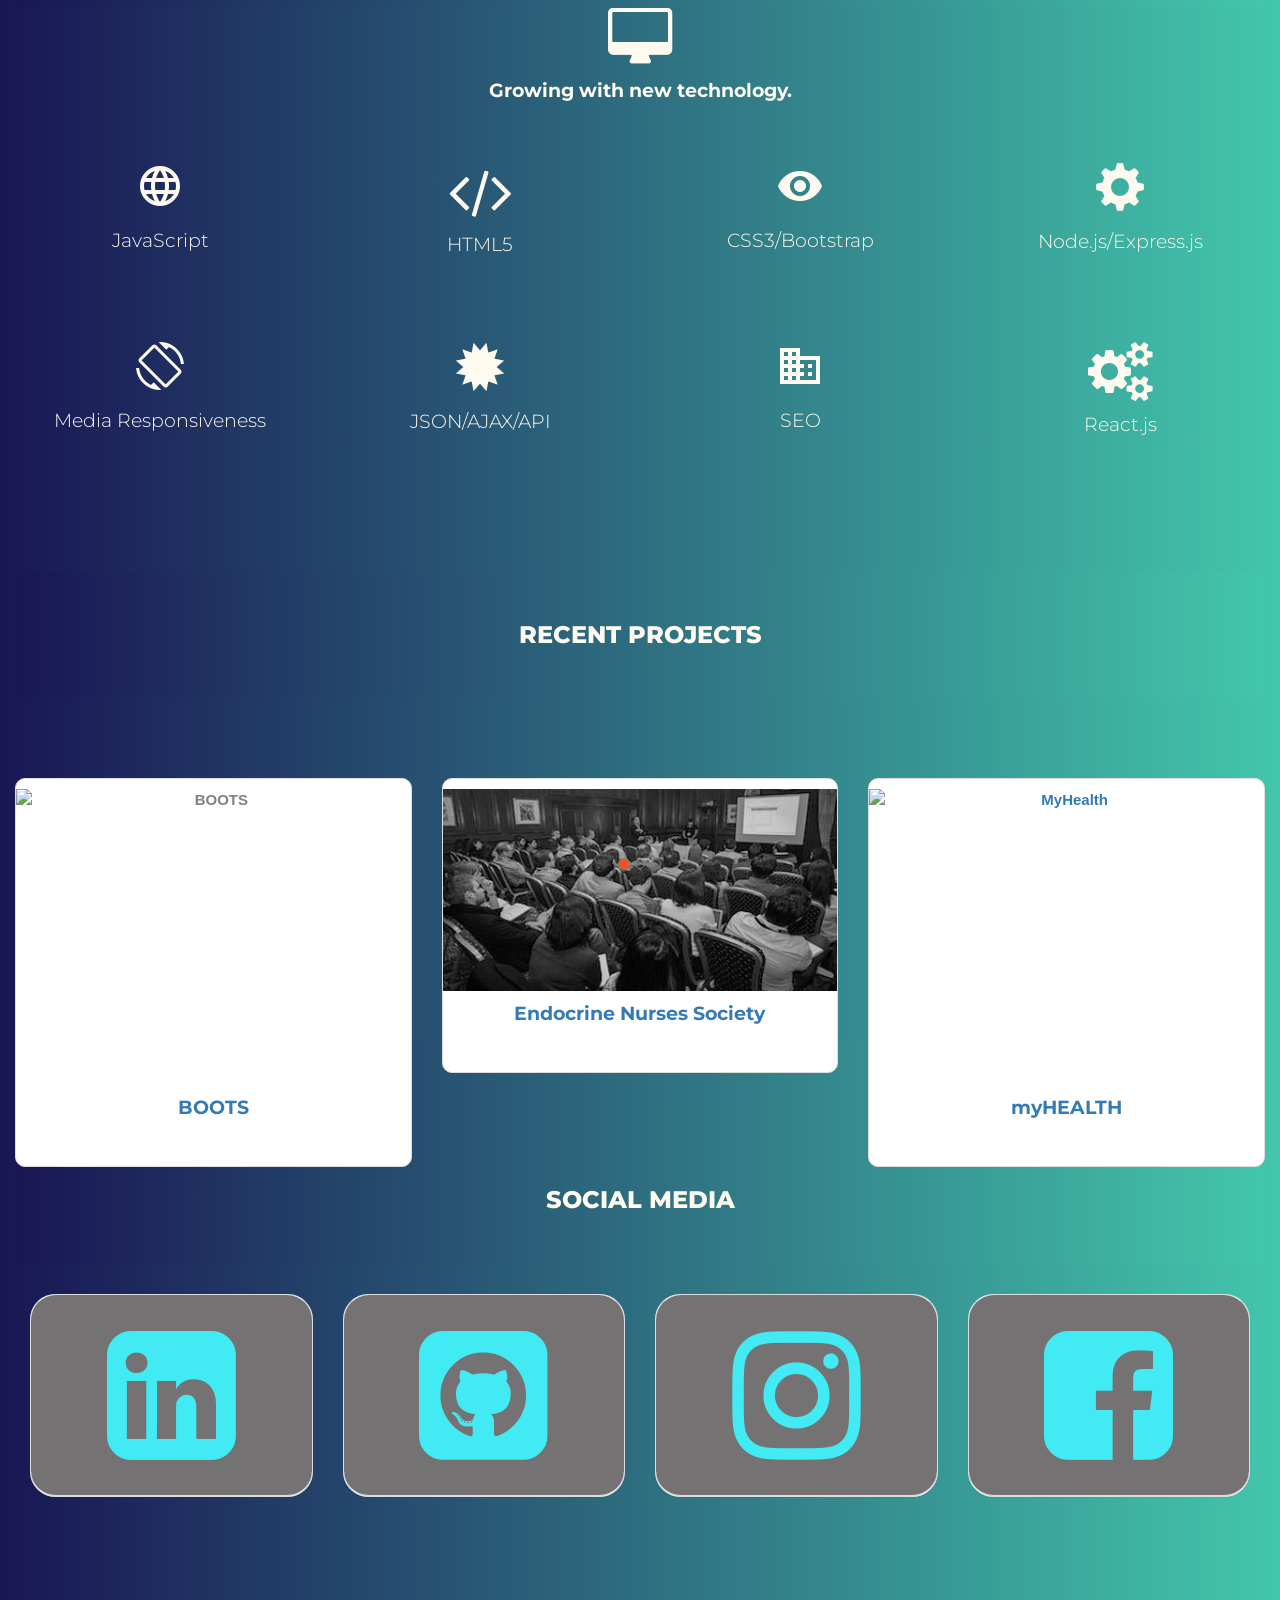
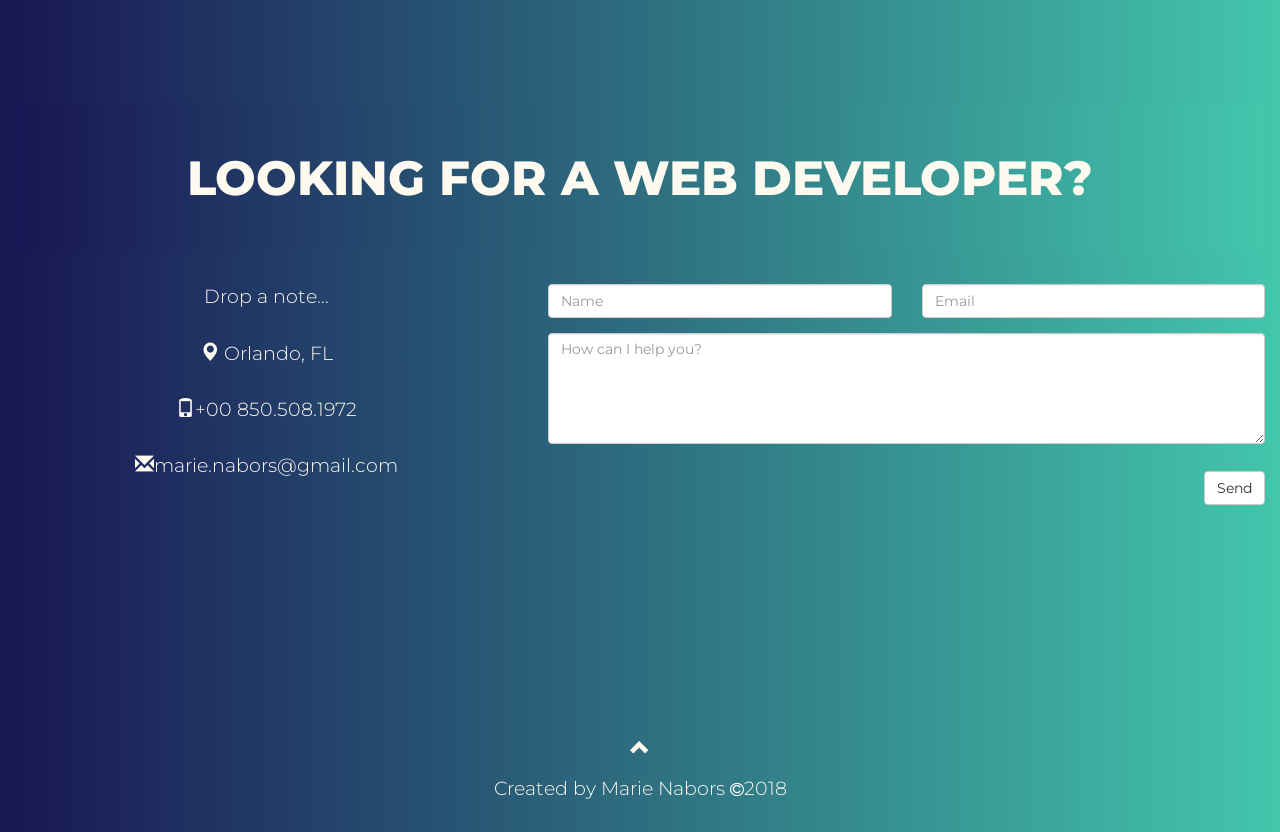
==== commit 955219eb: "updated images" ====
--- a/index.html
+++ b/index.html
@@ -63,7 +63,7 @@
 <div class="jumbotron text-center">
   <!-- <img id="gif" src="giphy.gif"> -->
   <p id="name1">Marie Nabors</p>
-  <p>Full Stack Web Developer</p>
+  <p>Front End Web Developer</p>
   <br>
   <!-- <form method="POST" action="https://formspree.io/marie.nabors.com">
 
@@ -83,10 +83,10 @@
       <div class="container-fluid bg-1 text-center">
         <!-- <h3 class="margin"></h3> -->
         <h2 class="about1">About</h2><br>
-         <img src="https://scontent-mia3-1.xx.fbcdn.net/v/t1.0-9/17757305_10158400888895655_7635025386295153862_n.jpg?_nc_cat=0&oh=0891516b999f4cecdbfd9955f17ad337&oe=5B56AFFE" class="img-responsive img-circle margin" style="display:inline" alt="Marie" width="350" height="350"><br><br>
-
-      <p class="about2"><strong>I am a full MERN stack web developer with experiences in a broad range of technologies. I am proficient in HTML5, CSS3, JavaScript, jQuery, Bootstrap, SEO, APIs (Consuming & Restful), JSON, AJAX, Real Time Cloud Database via Firebase, Heroku, Git, GitHub,
-      MySQL, MongoDB, Templating Engines, Sessions, Writing tests, Node.js, Express.js, creating API's, MVC frameworks, User Authentication, ORM (Sequelize), Algorithms, and Design Patterns.</p>
+         <img src="headshot.jpg" class="img-responsive img-circle margin" style="display:inline" alt="Marie" width="350" height="350"><br><br>
+
+      <p class="about2"><strong>I am a front-end web developer with experiences in a broad range of technologies. I am highly skilled in HTML5, CSS3, JavaScript, jQuery, Bootstrap and also proficient at utilizing APIs (Consuming & Restful), JSON, AJAX, Real Time Cloud Database via Firebase, Heroku, Git, GitHub,
+      Templating Engines, Sessions, Writing tests, Node.js, Express.js, MVC frameworks, User Authentication, Algorithms, and Design Patterns.</p>
 
     </div>
   </div>
@@ -130,7 +130,7 @@
 
     <div class="col-sm-3">
        <i class="material-icons" style="font-size:48px;color:floralwhite">domain</i>
-      <h4>MySQL/MongoDB</h4>
+      <h4>SEO</h4>
     </div>
 
     <div class="col-sm-3">
@@ -151,7 +151,7 @@
   <div class="row text-center slideanim">
     <div class="col-sm-4">
       <div class="thumbnail">
-        <img src="https://external-mia3-1.xx.fbcdn.net/safe_image.php?d=AQCUIIadRZmqTYrJ&w=540&h=282&url=http%3A%2F%2Fwww.newwweb.com.mx%2Fsites%2Fdefault%2Ffiles%2Ffield%2Fimage%2Fchat.jpg&cfs=1&upscale=1&fallback=news_d_placeholder_publisher&_nc_hash=AQDgt9z5oLJ5w0d_" alt="Paris" width="400" height="300">
+        <img src="https://images.tynker.com/blog/wp-content/uploads/09-05-2017-why-coding-infographic-blog.png" alt="BOOTS" width="400" height="300">
         <h4><a href="https://coding-boots.herokuapp.com/" target="_blank"><strong>BOOTS</strong></h4>
       </div>
     </div>
--- a/style.css
+++ b/style.css
@@ -1,11 +1,11 @@
 
 body {
-    font: 400 15px Lato, sans-serif;
+    font: 400 15px Avenir, sans-serif;
     line-height: 1.8;
     color: #818181;
     background: #43C6AC;  /* fallback for old browsers */
   background: -webkit-linear-gradient(to right, #191654, #43C6AC);  /* Chrome 10-25, Safari 5.1-6 */
-  background: linear-gradient(to right, #191654, #43C6AC); /
+  background: linear-gradient(to right, #191654, #43C6AC); 
 }
 button {
     font-family: 'Montserrat', sans-serif;
@@ -85,6 +85,9 @@
     color: floralwhite;
     padding: 250px 200px;
     font-family: 'Montserrat', sans-serif;
+}
+.jumbotron  {
+
 }
 
 #about {
@@ -103,8 +106,8 @@
     width:100%;
     padding: 50px;
     margin-top: 50px;
-
-}
+}
+
 .about2 {
     font-size: 19px;
     line-height: 1.375em;
@@ -112,8 +115,8 @@
     font-weight: 200;
     margin-bottom: 30px;
     font-family: 'Montserrat', sans-serif;
-    
-}
+}
+
 .container-fluid {
    background: #43C6AC;  /* fallback for old browsers */
    background: -webkit-linear-gradient(to right, #191654, #43C6AC);  /* Chrome 10-25, Safari 5.1-6 */
@@ -125,20 +128,23 @@
   background: #43C6AC;  /* fallback for old browsers */
   background: -webkit-linear-gradient(to right, #191654, #43C6AC);  /* Chrome 10-25, Safari 5.1-6 */
   background: linear-gradient(to right, #191654, #43C6AC); /* W3C, IE 10+/ Edge, Firefox 16+, Chrome 26+, Opera 12+, Safari 7+ */
-
-}
+}
+
 .logo-small {
     color:floralwhite;
     font-size: 50px;
 }
+
 .logo {
     color: floralwhite;
     font-size: 200px;
 }
+
 .thumbnail {
     padding: 0 0 15px 0;
     border-radius: 10px;
 }
+
 .thumbnail img {
     width: 100%;
     height: 100%;
@@ -147,16 +153,20 @@
     border: 10px;
     border-color: gray;
 }
+
 .carousel-control.right, .carousel-control.left {
     background-image: none;
     color: gray;
 }
+
 .carousel-indicators li {
     border-color: gray;
 }
+
 .carousel-indicators li.active {
     background-color: #f4511e;
 }
+
 .item h4 {
     font-size: 19px;
     line-height: 1.375em;
@@ -166,52 +176,63 @@
 
 
 }
+
 .img {
     background: #43C6AC;  /* fallback for old browsers */
     background: -webkit-linear-gradient(left, #191654, #43C6AC);
     background: -o-linear-gradient(left, #191654, #43C6AC);
     background: linear-gradient(to right, #191654, #43C6AC);  /* Chrome 10-25, Safari 5.1-6 */ /* W3C, IE 10+/ Edge, Firefox 16+, Chrome 26+, Opera 12+, Safari 7+ */
     width:100%;
-
-}
+    height: 100%;
+}
+
 .item span {
     font-style: normal;
     font-family: 'Montserrat', sans-serif;
 }
+
 .panel {
     /*border: 1px solid #f4511e;*/
     border-radius:25px;
     transition: box-shadow 0.5s;
 }
+
 .panel:hover {
     box-shadow: 5px 0px 40px rgba(0,0,0, .2);
 }
+
 .panel-footer .btn:hover {
     border: 1px solid #f4511e;
     /* background-color: #fff !important; */
     color: #f4511e;
 }
+
 .panel-heading {
     /*color: #fff !important;*/
     background-color:#747272 !important;
     padding: 25px;
     border-radius: 25px;
 }
+
 .panel-footer {
     background-color: floralwhite !important;
 }
+
 .panel-footer h3 {
     font-size: 32px;
 }
+
 .panel-footer h4 {
     color: #aaa;
     font-size: 14px;
 }
+
 .panel-footer .btn {
     margin: 15px 0;
     background-color: #f4511e;
     color: floralwhite;
 }
+
 .navbar {
     margin-bottom: 0;
     background-color:black;
@@ -223,22 +244,27 @@
     border-radius: 0;
     font-family: 'Montserrat', sans-serif;
 }
+
 .navbar li a, .navbar .navbar-brand {
     color: white !important;
 }
+
 .navbar-nav li a:hover, .navbar-nav li.active a {
     color: rgb(245, 47, 47) !important;
     background-color: white !important;
 }
+
 .navbar-default .navbar-toggle {
     border-color: transparent;
     color: white !important;
 }
+
 footer .glyphicon {
     font-size: 20px;
     margin-bottom: 20px;
     color: floralwhite;
 }
+
 .slideanim {visibility:hidden;}
 .slide {
     animation-name: slide;
@@ -247,40 +273,50 @@
     -webkit-animation-duration: 1s;
     visibility: visible;
 }
+
 @keyframes slide {
   0% {
     opacity: 0;
     transform: translateY(70%);
   }
+
   100% {
     opacity: 1;
     transform: translateY(0%);
   }
-}
+
+}
+
 @-webkit-keyframes slide {
   0% {
     opacity: 0;
     -webkit-transform: translateY(70%);
   }
+
   100% {
     opacity: 1;
     -webkit-transform: translateY(0%);
   }
+
 }
 @media screen and (max-width: 100%) {
   .col-sm-4 {
     text-align: center;
     margin: 25px 0;
   }
+
   .btn-lg {
       width: 100%;
       margin-bottom: 35px;
   }
+
 }
 @media screen and (max-width: 100%) {
   .logo {
       font-size: 150px;
   }
+
 @media all and (min-width: 200px)
     body {
+    
     }
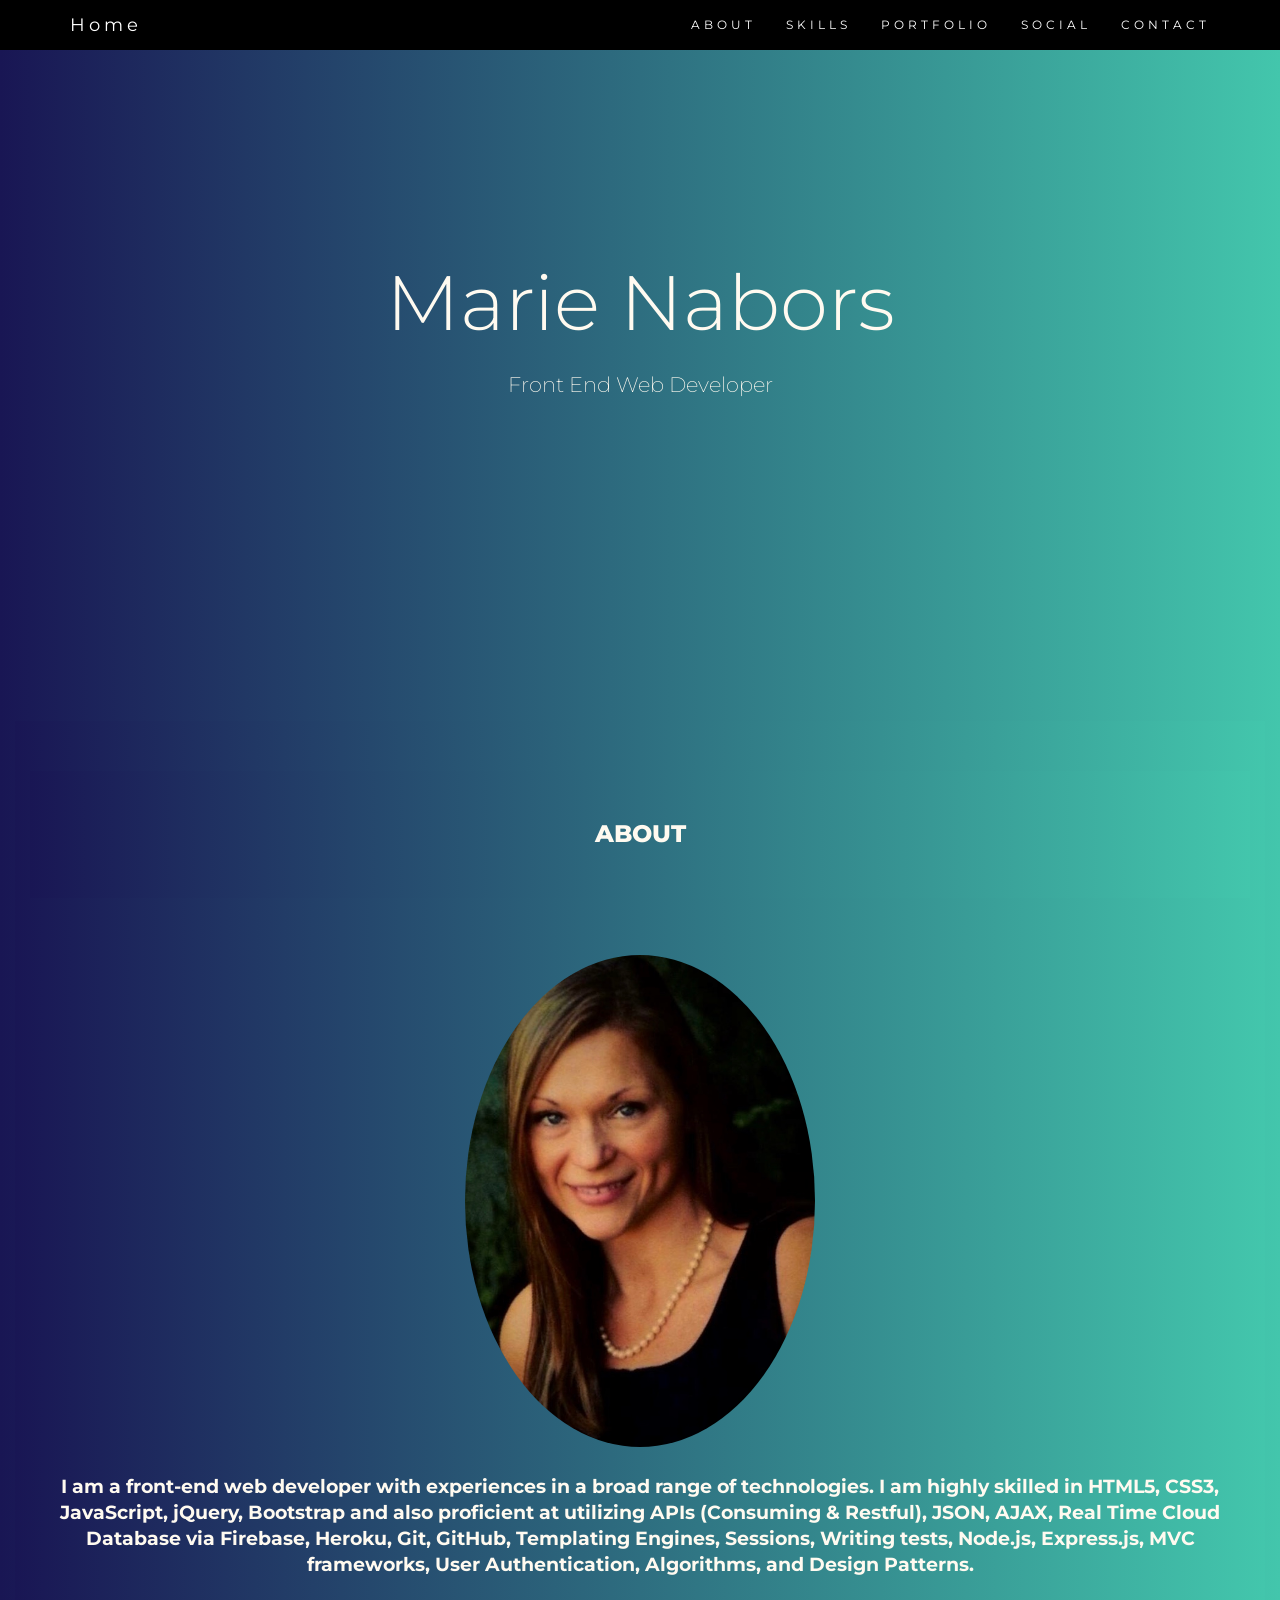
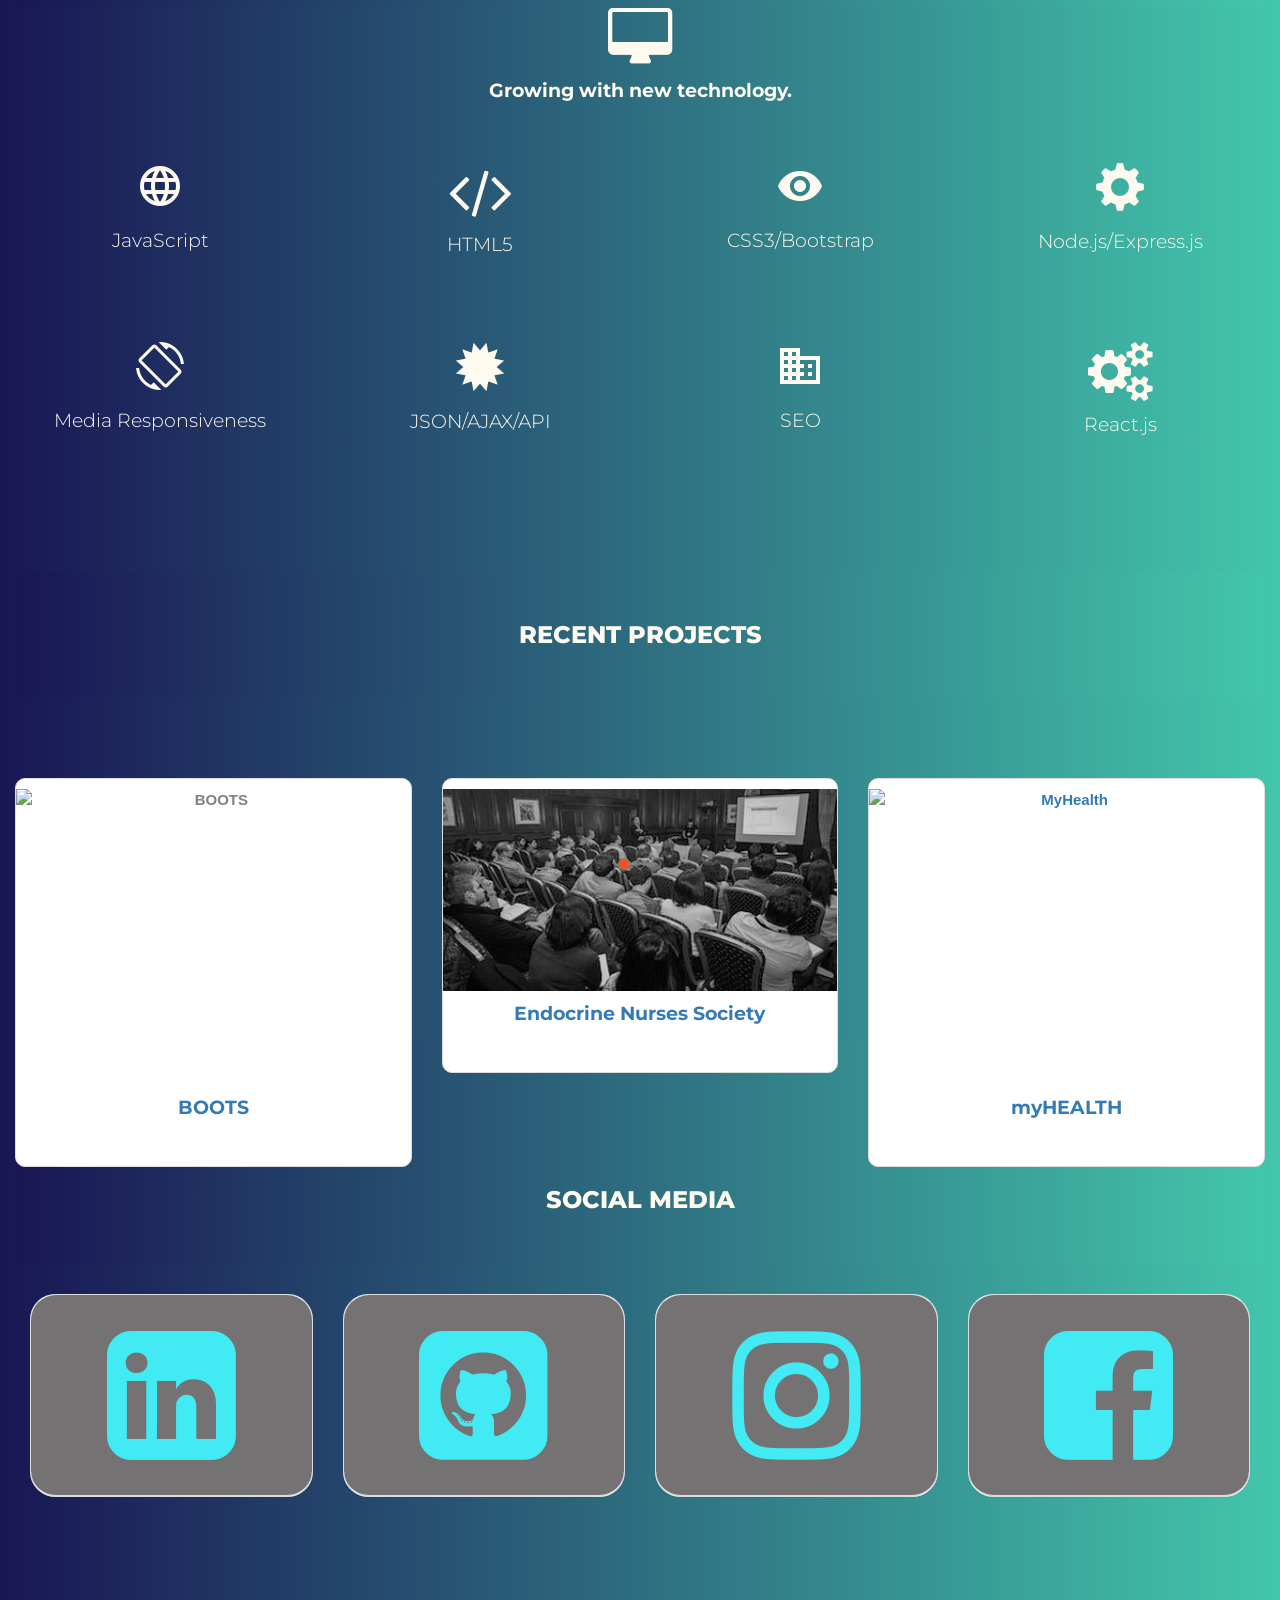
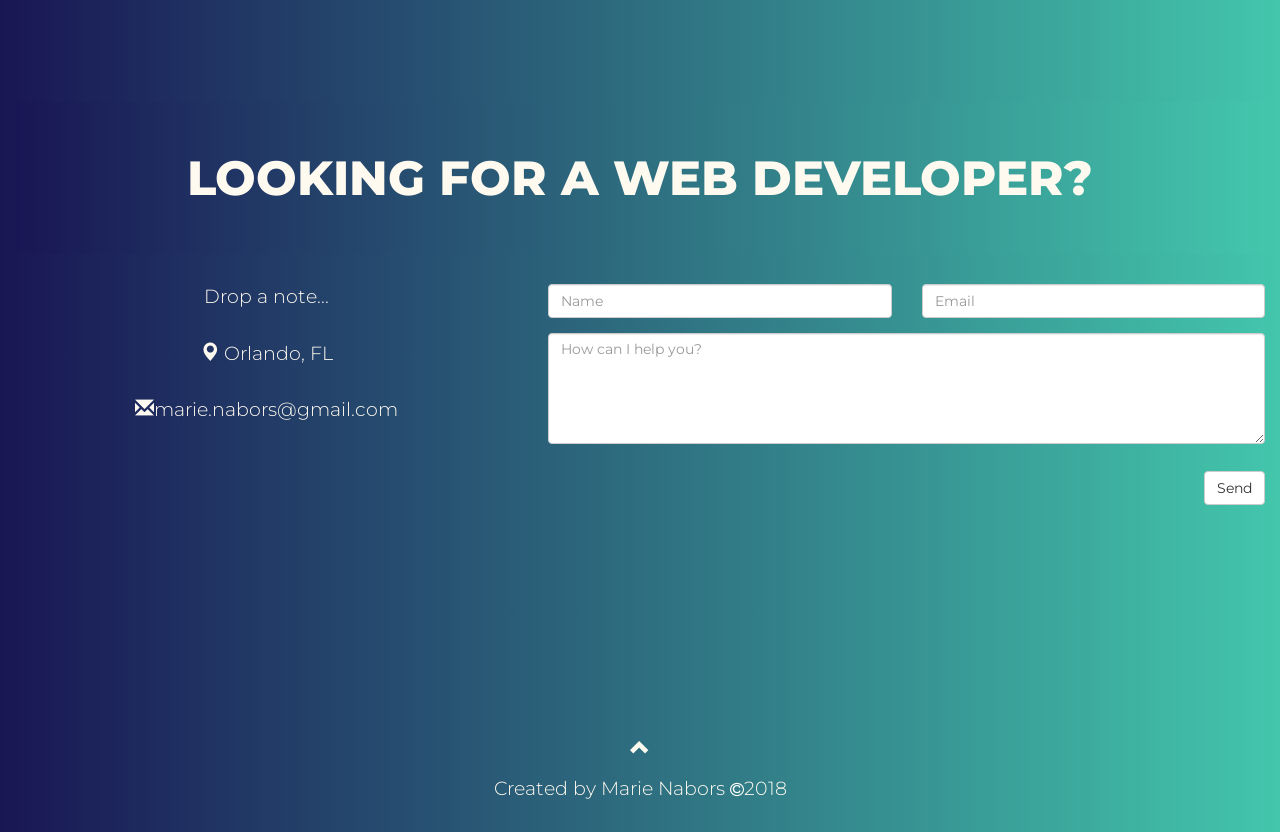
==== commit 5c69c2eb: "rm phone detail" ====
--- a/index.html
+++ b/index.html
@@ -245,7 +245,6 @@
     <div class="col-sm-5">
       <p>Drop a note...</p>
       <p><span class="glyphicon glyphicon-map-marker"></span> Orlando, FL</p>
-      <p><span class="glyphicon glyphicon-phone"></span>+00 850.508.1972</p>
       <p><span class="glyphicon glyphicon-envelope"></span>marie.nabors@gmail.com</p>
     </div>
     <form method="POST" action="https://formspree.io/marie.nabors@gmail.com">
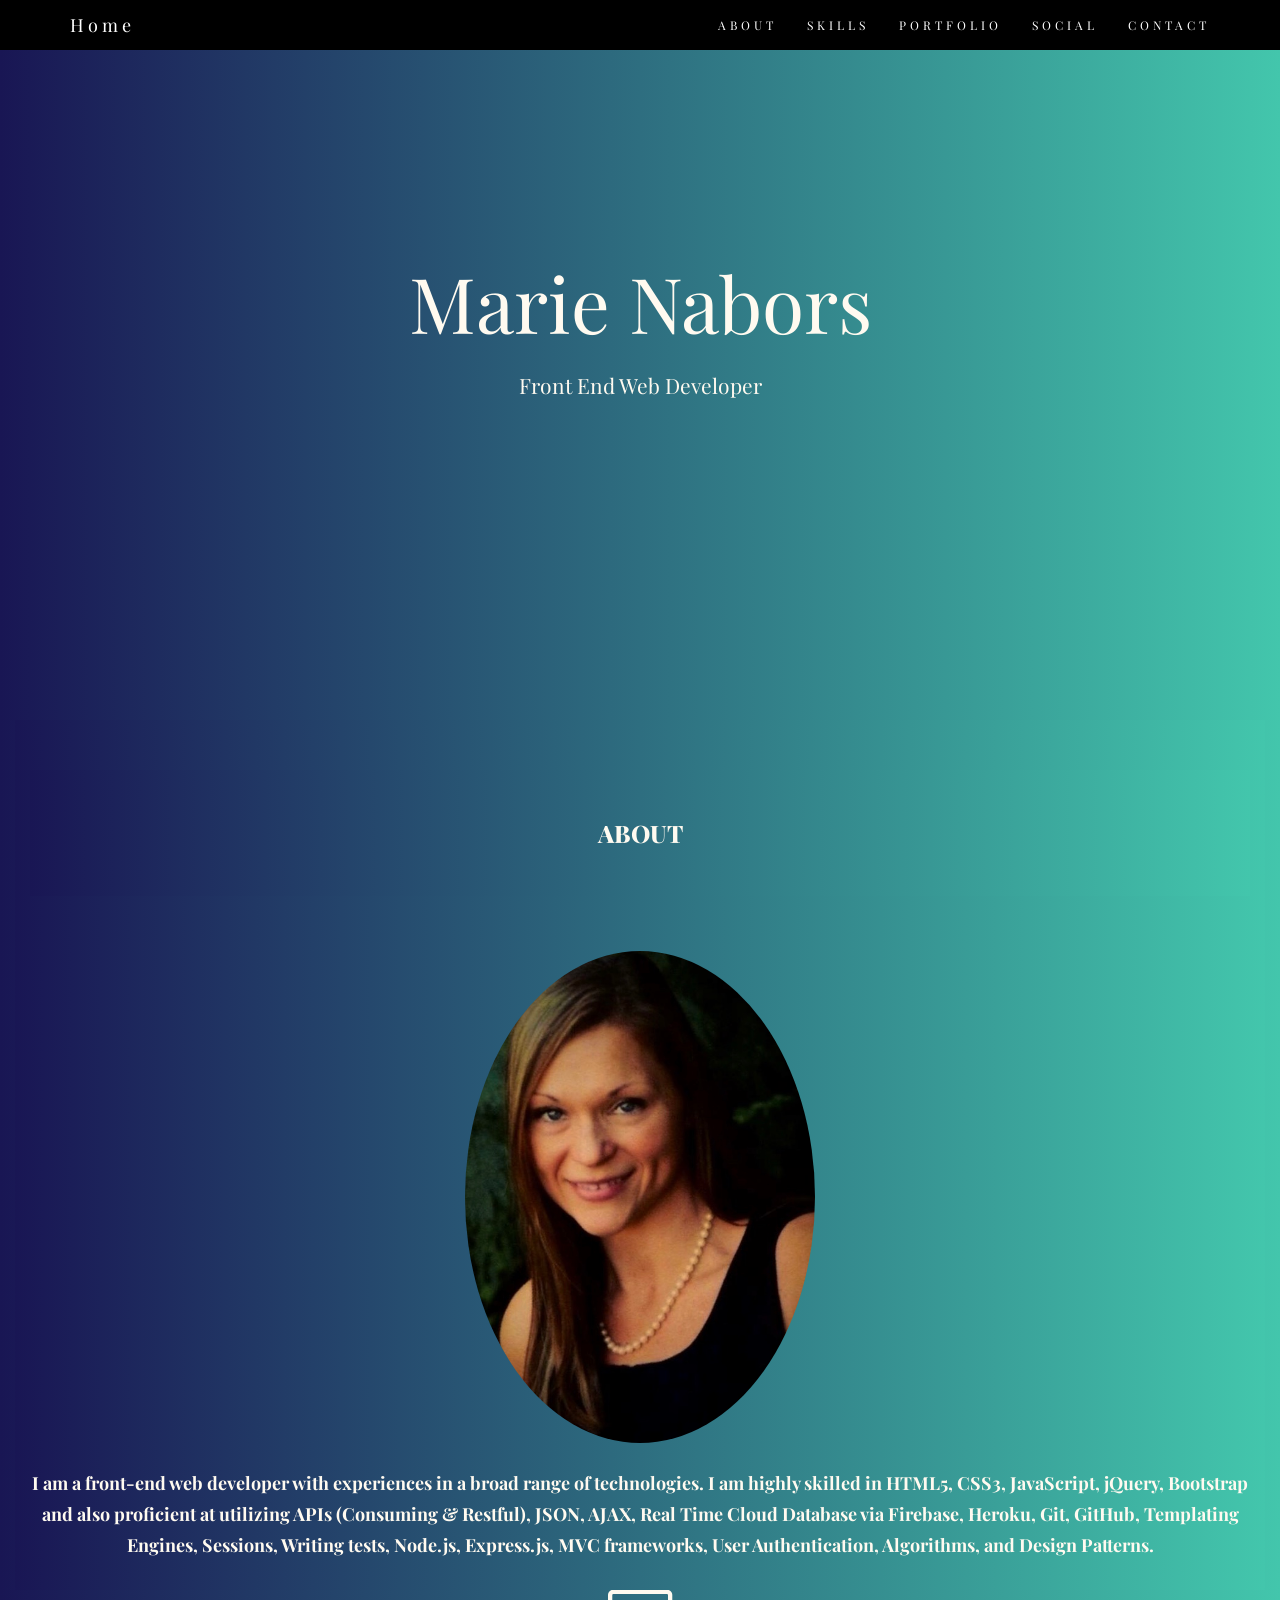
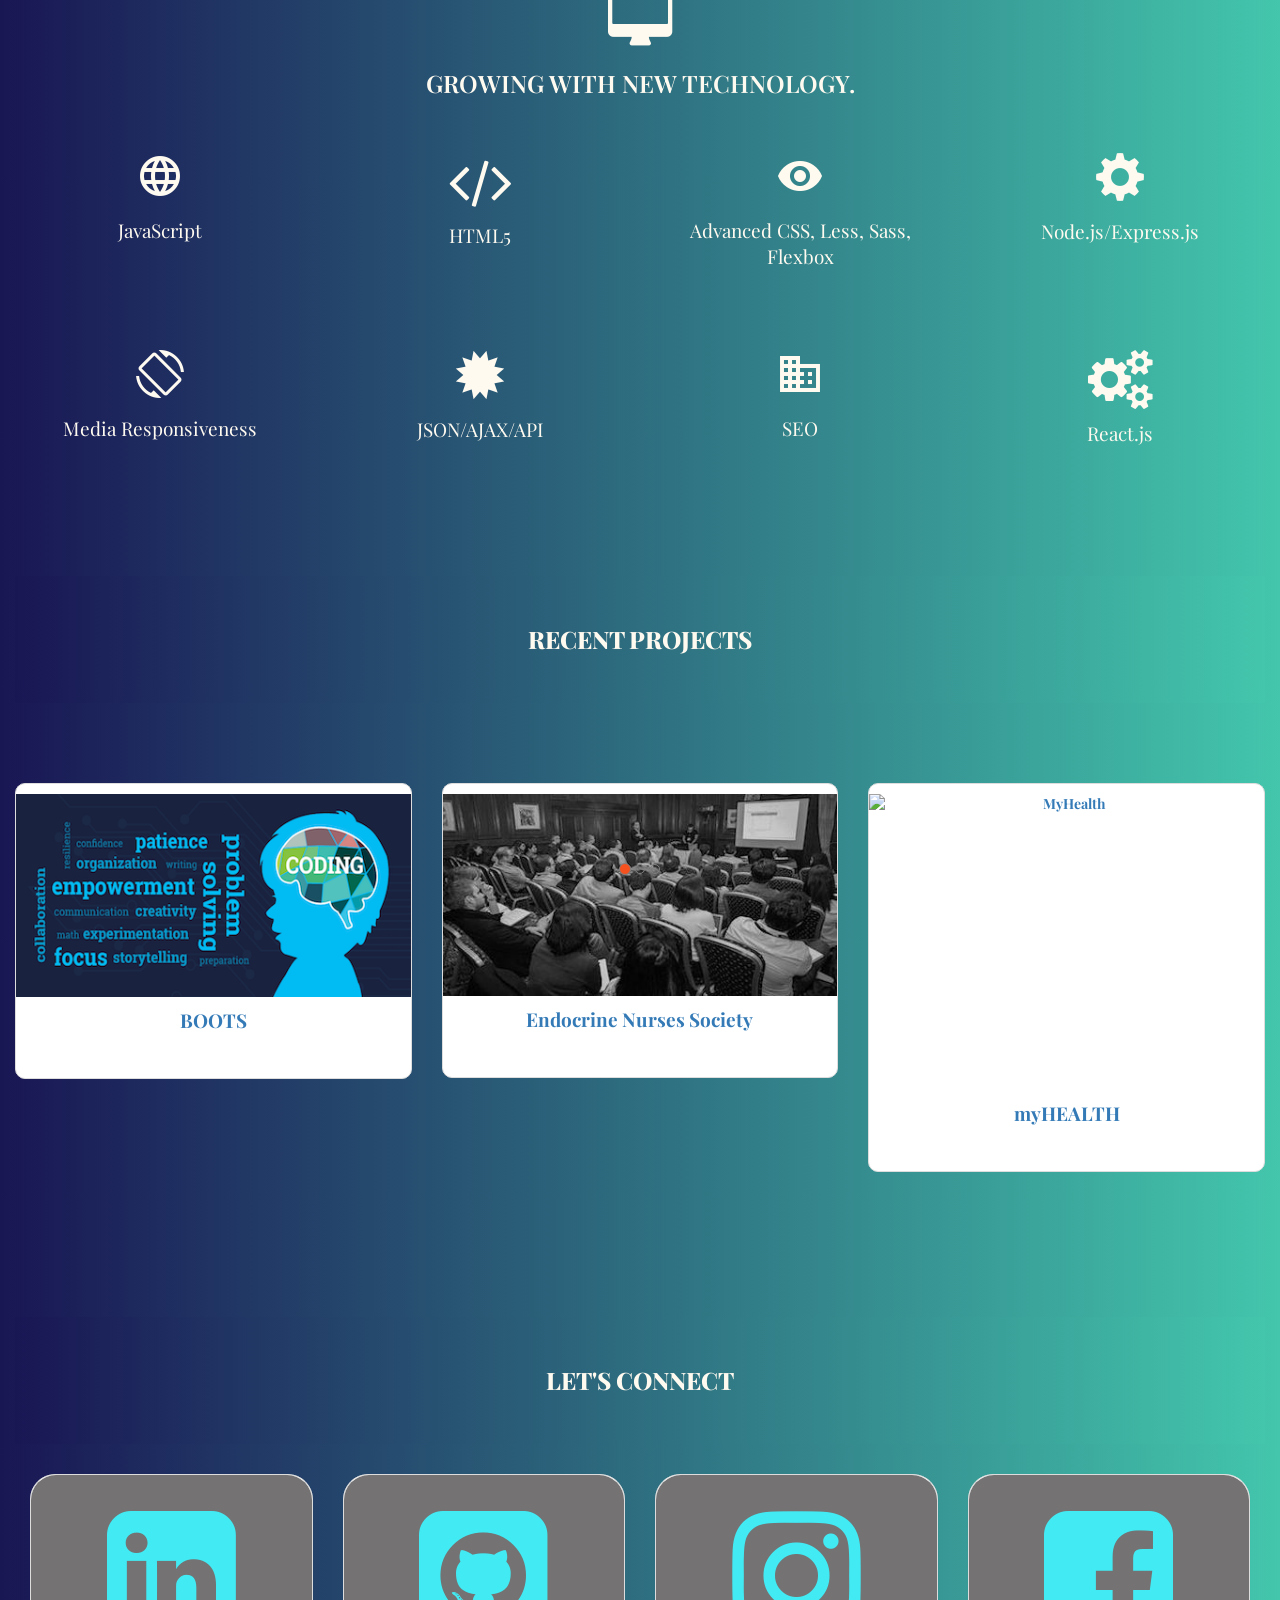
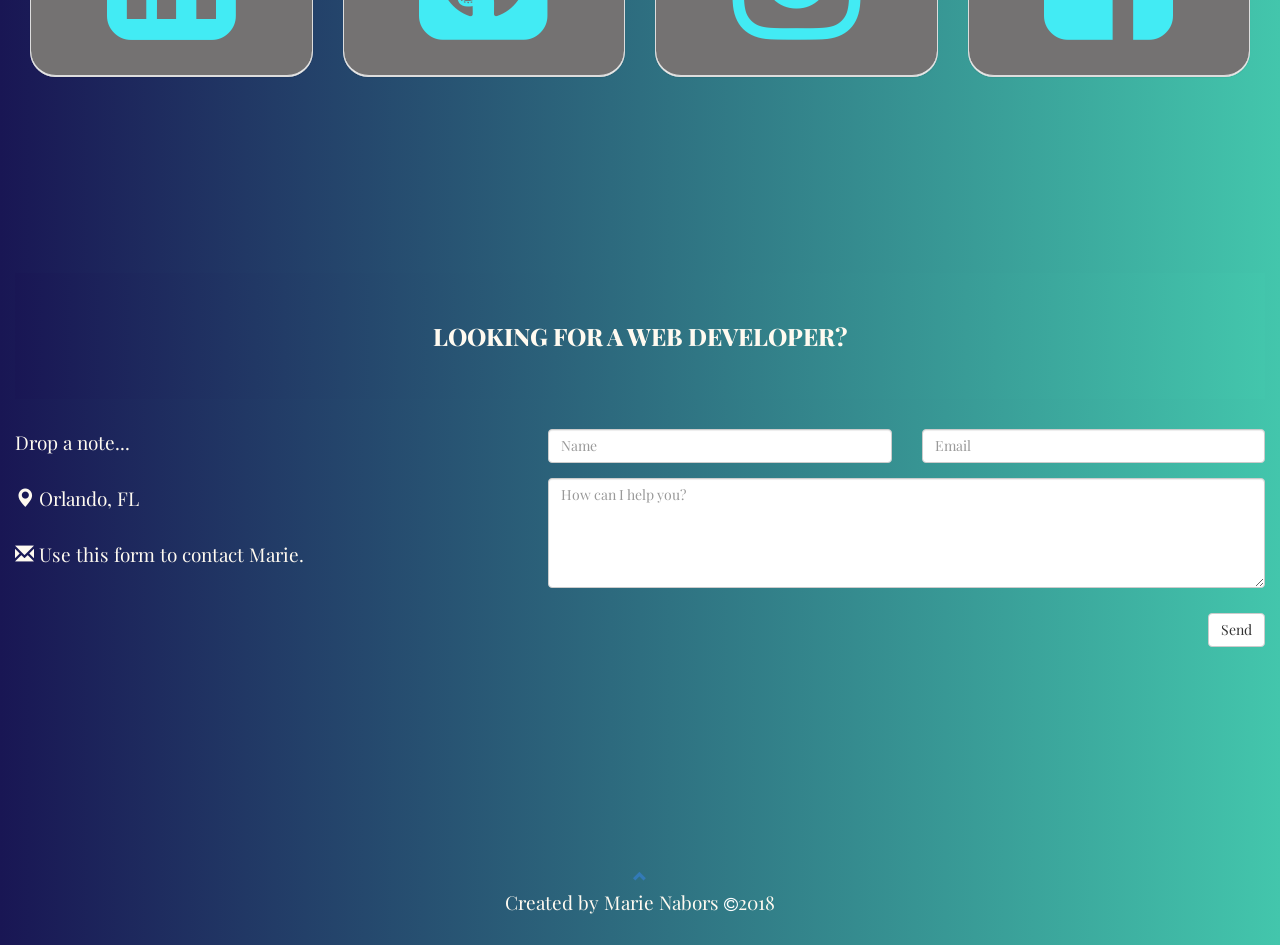
==== commit fcefc794: "resized, updated tags and naming conventions" ====
--- a/index.html
+++ b/index.html
@@ -21,6 +21,7 @@
   <link href="https://fonts.googleapis.com/css?family=Montserrat" rel="stylesheet">
   
   <link rel="stylesheet" href="https://fonts.googleapis.com/icon?family=Material+Icons">
+  <link href="https://fonts.googleapis.com/css?family=Playfair+Display" rel="stylesheet">
 
 
 <script>
@@ -97,7 +98,7 @@
 <!-- Container (Services Section) -->
 <div id="services" class="container-fluid text-center">
   <i class="fa fa-desktop" style="font-size:60px;color:floralwhite"></i>
-      <h4><strong> Growing with new technology.</h4>
+      <h2> Growing with new technology.</h2>
   <br>
   <div class="row slideanim">
     <div class="col-sm-3">
@@ -110,7 +111,7 @@
     </div>
     <div class="col-sm-3">
      <i class="material-icons" style="font-size:48px;color:floralwhite">visibility</i>
-      <h4>CSS3/Bootstrap</h4>
+      <h4>Advanced CSS, Less, Sass, Flexbox</h4>
     </div>
      <div class="col-sm-3">
       <span class="glyphicon glyphicon-cog logo-small"></span>
@@ -151,7 +152,7 @@
   <div class="row text-center slideanim">
     <div class="col-sm-4">
       <div class="thumbnail">
-        <img src="https://images.tynker.com/blog/wp-content/uploads/09-05-2017-why-coding-infographic-blog.png" alt="BOOTS" width="400" height="300">
+        <img src="coding infographic.png" alt="BOOTS" width="400" height="300">
         <h4><a href="https://coding-boots.herokuapp.com/" target="_blank"><strong>BOOTS</strong></h4>
       </div>
     </div>
@@ -176,6 +177,8 @@
       <li data-target="#myCarousel" data-slide-to="2"></li>
     </ol>
     </div>
+    </div>
+    </div>
 
     <!-- Wrapper for slides -->
   
@@ -194,7 +197,7 @@
 <!-- Container (social Section) -->
 <div id="pricing" class="container-fluid">
   <div class="text-center">
-    <h2 class="about1">SOCIAL MEDIA</h2>
+    <h2 class="about1">LET'S CONNECT</h2>
 
   </div>
 
@@ -240,12 +243,12 @@
 
 <!-- Container (Contact Section) -->
 <div id="contact" class="container-fluid bg-grey">
-  <h1 class="text-center about1">Looking for a web developer?</h1>
+  <h2 class="text-center about1">Looking for a web developer?</h2>
   <div class="row">
     <div class="col-sm-5">
       <p>Drop a note...</p>
       <p><span class="glyphicon glyphicon-map-marker"></span> Orlando, FL</p>
-      <p><span class="glyphicon glyphicon-envelope"></span>marie.nabors@gmail.com</p>
+      <p><span class="glyphicon glyphicon-envelope"></span>  Use this form to contact Marie. </p>
     </div>
     <form method="POST" action="https://formspree.io/marie.nabors@gmail.com">
     <div class="col-sm-7 slideanim">
--- a/style.css
+++ b/style.css
@@ -1,6 +1,6 @@
 
 body {
-    font: 400 15px Avenir, sans-serif;
+    font-family: 'Playfair Display', serif;
     line-height: 1.8;
     color: #818181;
     background: #43C6AC;  /* fallback for old browsers */
@@ -8,7 +8,7 @@
   background: linear-gradient(to right, #191654, #43C6AC); 
 }
 button {
-    font-family: 'Montserrat', sans-serif;
+    font-family: 'Playfair Display', serif;
 }
 
 col-sm-4 {
@@ -22,7 +22,7 @@
     color: floralwhite;
     font-weight: 300;
     margin-bottom: 30px;
-    font-family: 'Montserrat', sans-serif;
+    font-family: 'Playfair Display', serif;
     /* text-shadow: 5px 2px 10px rgba(0, 1, 10, 1); */
 }
 h2 {
@@ -31,7 +31,7 @@
     color: floralwhite;
     font-weight: 600;
     margin-bottom: 30px;
-    font-family: 'Montserrat', sans-serif;
+    font-family: 'Playfair Display', serif;
 }
 h4 {
     font-size: 19px;
@@ -39,7 +39,7 @@
     color: floralwhite;
     font-weight: 300;
     margin-bottom: 30px;
-    font-family: 'Montserrat', sans-serif;
+    font-family: 'Playfair Display', serif;
    
 }
 p {
@@ -48,7 +48,7 @@
     color: floralwhite;
     font-weight: 300;
     margin-bottom: 30px;
-    font-family: 'Montserrat', sans-serif;
+    font-family: 'Playfair Display', serif;
     
 }
 #name {
@@ -56,24 +56,25 @@
     line-height: 1.375em;
     color: black;
     font-weight: 400;
-    font-family: 'Montserrat', sans-serif;}
+    font-family: 'Playfair Display', serif;
+}
 
 #email{
     font-size: 14px;
     line-height: 1.375em;
     color: black;
     font-weight: 400;
-    font-family: 'Montserrat', sans-serif;
+    font-family: 'Playfair Display', serif;
 }
 #comments{
     font-size: 14px;
     line-height: 1.375em;
     color: black;
     font-weight: 400;
-    font-family: 'Montserrat', sans-serif;
+    font-family: 'Playfair Display', serif;
 }
 #name1 {
-    font-family: 'Montserrat', sans-serif;
+    font-family: 'Playfair Display', serif;
     color:floralwhite;
     font-size: 6vw;
     font-weight: 300;
@@ -84,10 +85,7 @@
     background: linear-gradient(to right, #191654, #43C6AC); /* W3C, IE 10+/ Edge, Firefox 16+, Chrome 26+, Opera 12+, Safari 7+ */
     color: floralwhite;
     padding: 250px 200px;
-    font-family: 'Montserrat', sans-serif;
-}
-.jumbotron  {
-
+    font-family: 'Playfair Display', serif;
 }
 
 #about {
@@ -98,7 +96,7 @@
 }
 
 .about1 {
-    font-family: 'Montserrat', sans-serif;
+    font-family: 'Playfair Display', serif;
     font-weight: 800;
     background: #43C6AC;  /* fallback for old browsers */
     background: -webkit-linear-gradient(to right, #191654, #43C6AC);  /* Chrome 10-25, Safari 5.1-6 */
@@ -109,12 +107,12 @@
 }
 
 .about2 {
-    font-size: 19px;
-    line-height: 1.375em;
-    color: floralwhite;
-    font-weight: 200;
-    margin-bottom: 30px;
-    font-family: 'Montserrat', sans-serif;
+    font-size: 18px;
+    line-height: 1.7;
+    color: floralwhite;
+    font-weight: 80;
+    margin-bottom: 30px;
+    font-family: 'Playfair Display', serif;
 }
 
 .container-fluid {
@@ -172,7 +170,7 @@
     line-height: 1.375em;
     font-weight: 400;
     margin: 70px 0;
-    font-family: 'Montserrat', sans-serif;
+    font-family: 'Playfair Display', serif;
 
 
 }
@@ -182,13 +180,14 @@
     background: -webkit-linear-gradient(left, #191654, #43C6AC);
     background: -o-linear-gradient(left, #191654, #43C6AC);
     background: linear-gradient(to right, #191654, #43C6AC);  /* Chrome 10-25, Safari 5.1-6 */ /* W3C, IE 10+/ Edge, Firefox 16+, Chrome 26+, Opera 12+, Safari 7+ */
-    width:100%;
-    height: 100%;
+    width:400px;
+    max-height: 350px;
+    min-height: 350px;
 }
 
 .item span {
     font-style: normal;
-    font-family: 'Montserrat', sans-serif;
+    font-family: 'Playfair Display', serif;
 }
 
 .panel {
@@ -242,7 +241,7 @@
     line-height: 1.42857143 !important;
     letter-spacing: 4px;
     border-radius: 0;
-    font-family: 'Montserrat', sans-serif;
+    /* font-family: 'Montserrat', sans-serif; */
 }
 
 .navbar li a, .navbar .navbar-brand {
@@ -259,7 +258,7 @@
     color: white !important;
 }
 
-footer .glyphicon {
+.footer .glyphicon {
     font-size: 20px;
     margin-bottom: 20px;
     color: floralwhite;
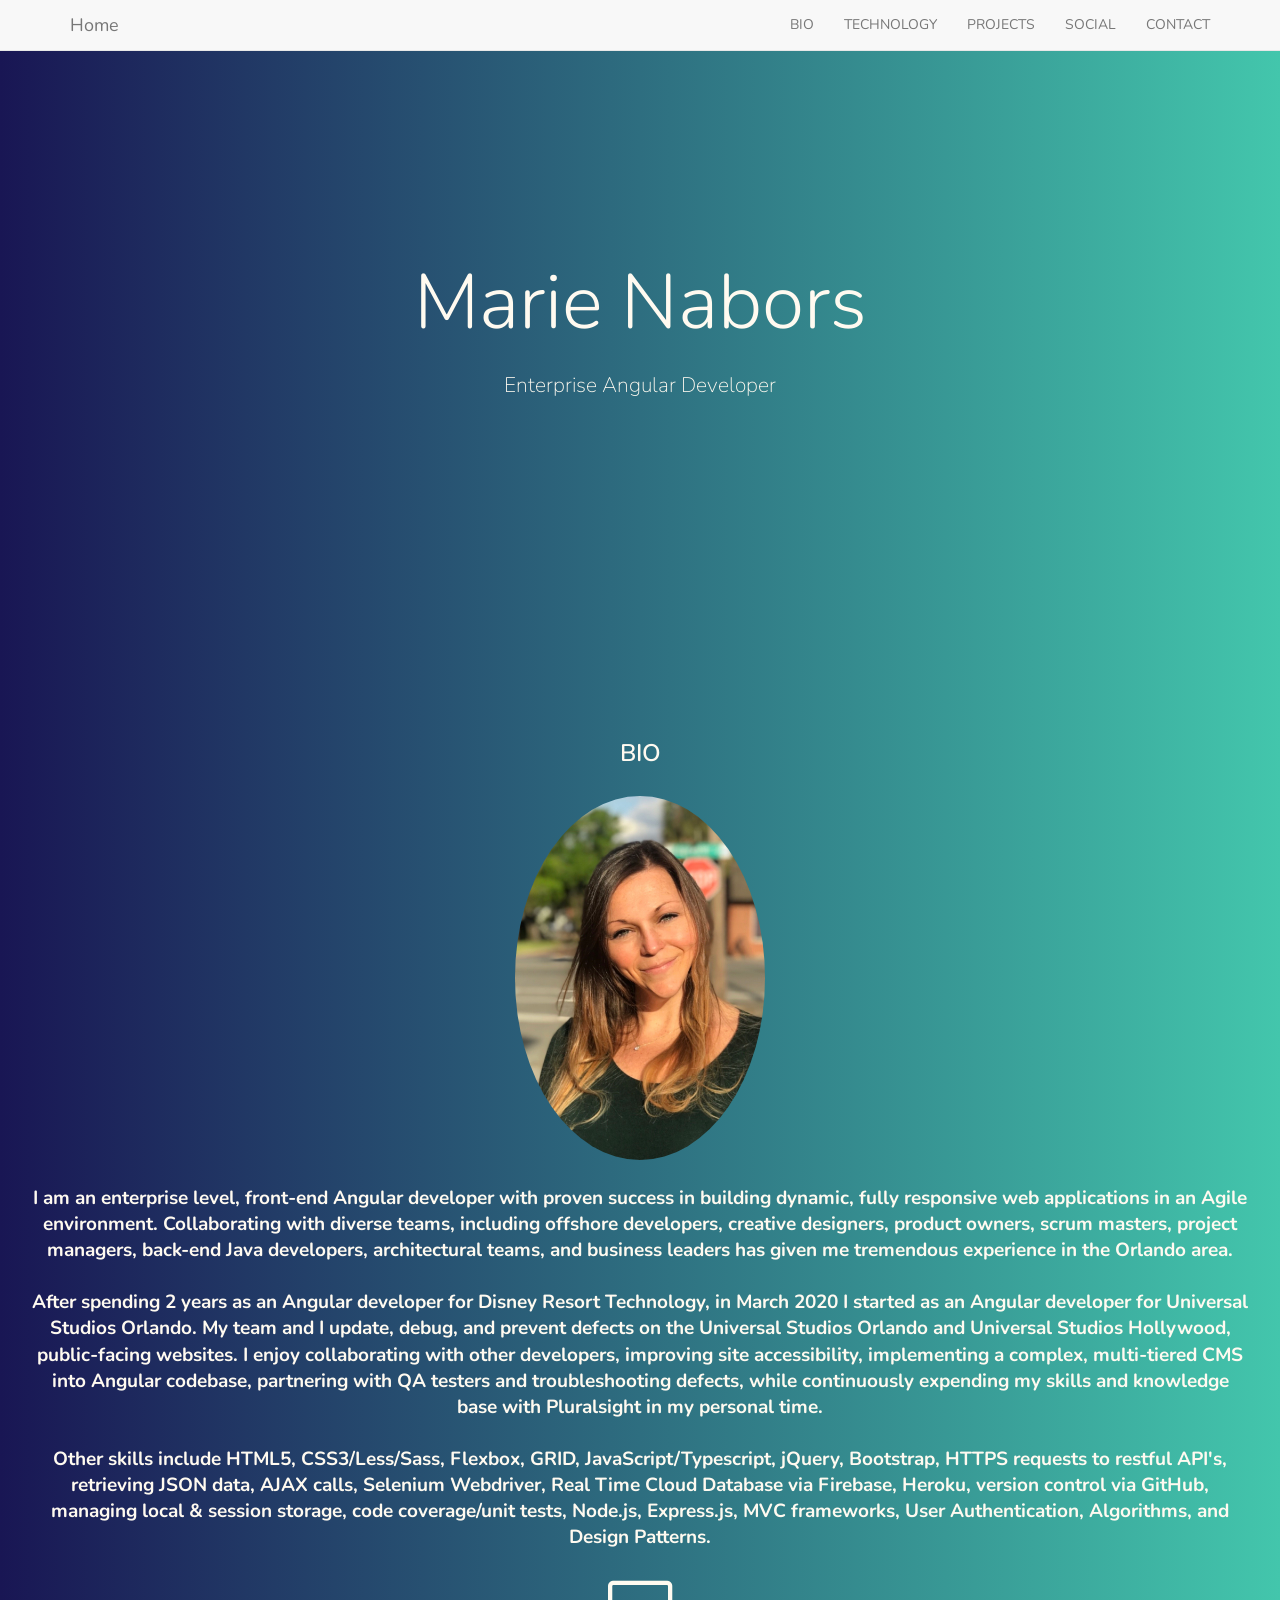
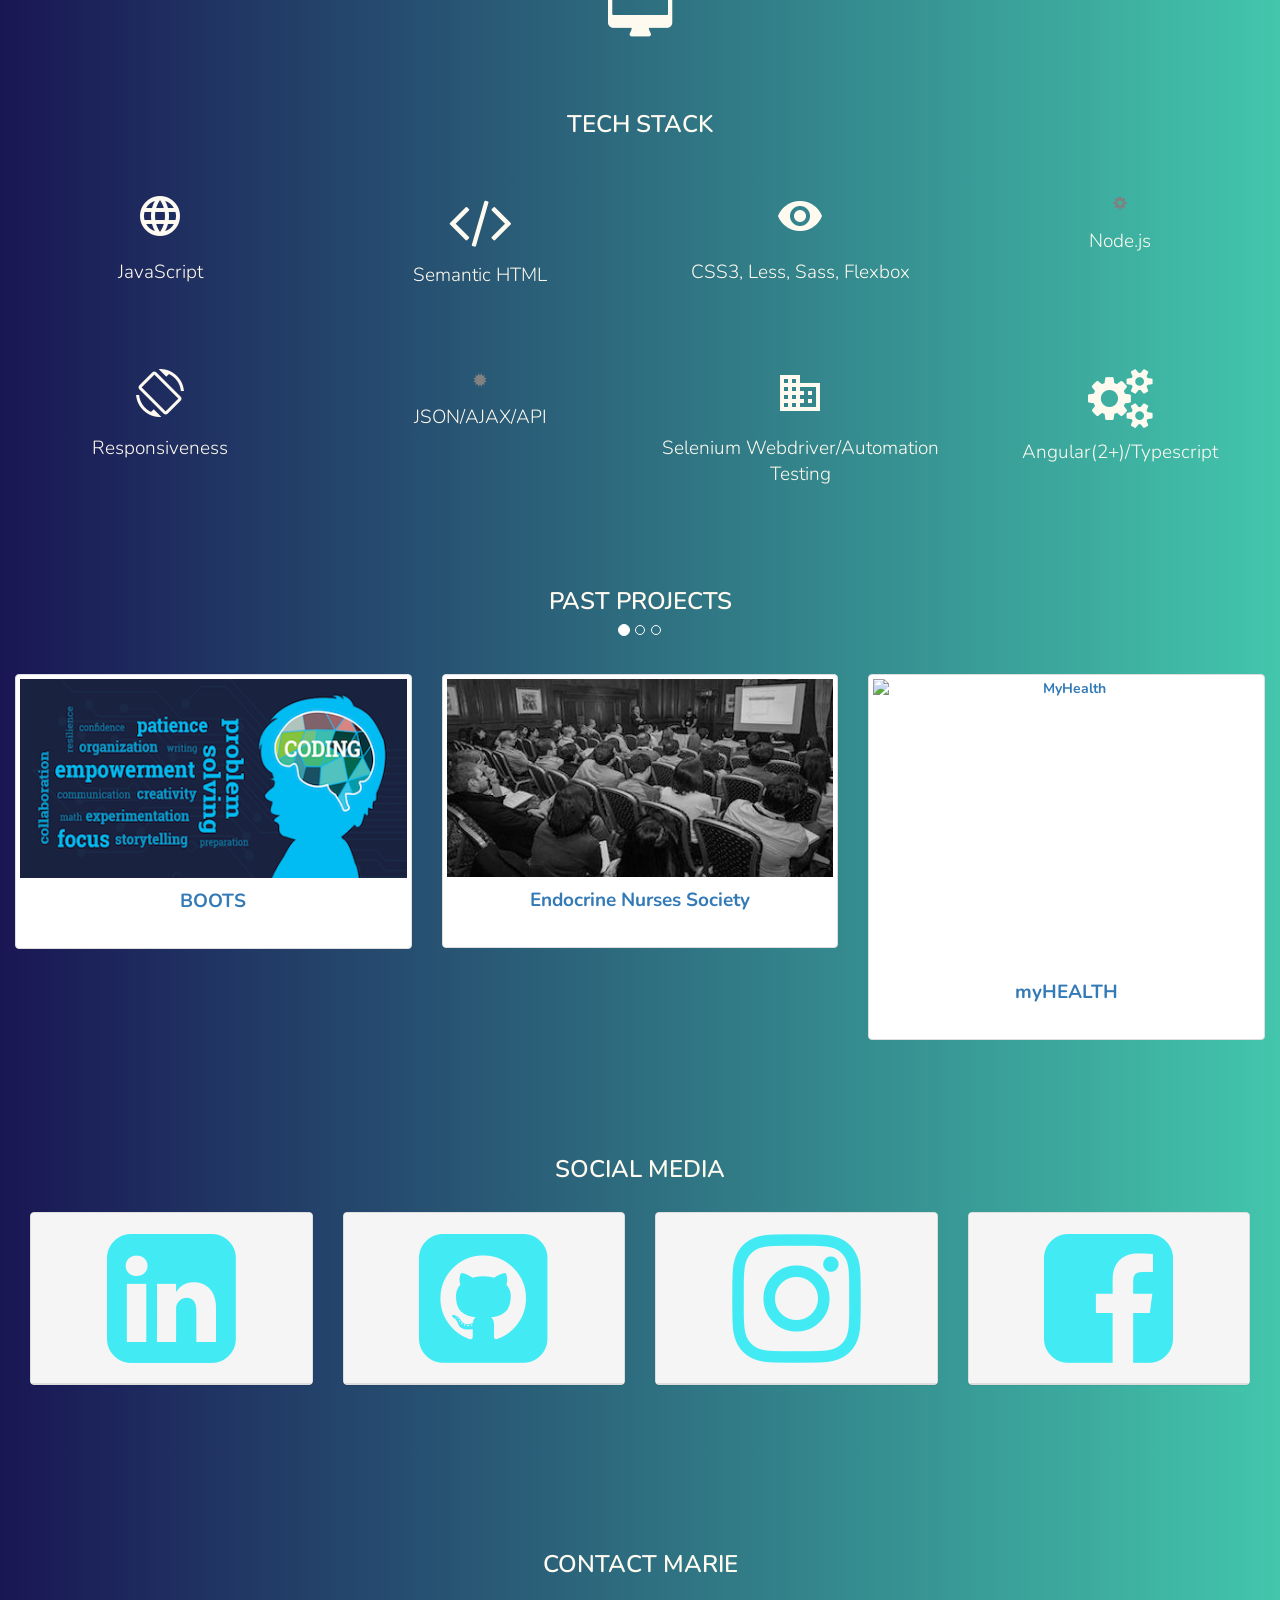
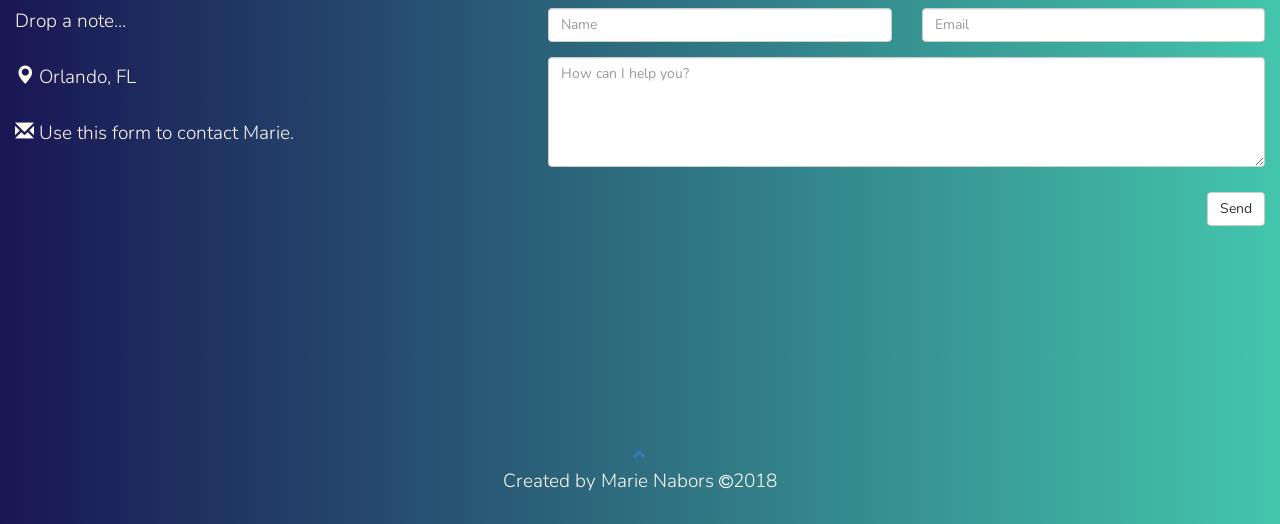
==== commit bc2ac903: "updated skillset - still fixing nav" ====
--- a/index.html
+++ b/index.html
@@ -22,6 +22,7 @@
   
   <link rel="stylesheet" href="https://fonts.googleapis.com/icon?family=Material+Icons">
   <link href="https://fonts.googleapis.com/css?family=Playfair+Display" rel="stylesheet">
+  <link href="https://fonts.googleapis.com/css2?family=Nunito:wght@200&display=swap" rel="stylesheet">
 
 
 <script>
@@ -51,9 +52,9 @@
     </div>
     <div class="collapse navbar-collapse" id="myNavbar">
       <ul class="nav navbar-nav navbar-right">
-        <li><a href="#about">ABOUT</a></li>
-        <li><a href="#services">SKILLS</a></li>
-        <li><a href="#portfolio">PORTFOLIO</a></li>
+        <li><a href="#about">BIO</a></li>
+        <li><a href="#services">TECHNOLOGY</a></li>
+        <li><a href="#portfolio">PROJECTS</a></li>
         <li><a href="#pricing">SOCIAL</a></li>
         <li><a href="#contact">CONTACT</a></li>
       </ul>
@@ -64,7 +65,7 @@
 <div class="jumbotron text-center">
   <!-- <img id="gif" src="giphy.gif"> -->
   <p id="name1">Marie Nabors</p>
-  <p>Front End Web Developer</p>
+  <p>Enterprise Angular Developer</p>
   <br>
   <!-- <form method="POST" action="https://formspree.io/marie.nabors.com">
 
@@ -82,12 +83,24 @@
   <div class="row">
     <div class="col-sm-12">
       <div class="container-fluid bg-1 text-center">
-        <!-- <h3 class="margin"></h3> -->
-        <h2 class="about1">About</h2><br>
-         <img src="headshot.jpg" class="img-responsive img-circle margin" style="display:inline" alt="Marie" width="350" height="350"><br><br>
-
-      <p class="about2"><strong>I am a front-end web developer with experiences in a broad range of technologies. I am highly skilled in HTML5, CSS3, JavaScript, jQuery, Bootstrap and also proficient at utilizing APIs (Consuming & Restful), JSON, AJAX, Real Time Cloud Database via Firebase, Heroku, Git, GitHub,
-      Templating Engines, Sessions, Writing tests, Node.js, Express.js, MVC frameworks, User Authentication, Algorithms, and Design Patterns.</p>
+        <h2 id="bio-title">BIO</h2>
+        <div id="headshot-blurred-edges">
+         <img src="IMG_0123.JPG" class="img-responsive" style="display:inline; border-radius:50%" alt="Marie" width="250" height="250">
+        </div>
+        <br>
+      <p class="about2"><strong>I am an enterprise level, front-end Angular developer with proven success in building dynamic, fully responsive web applications in an Agile environment. 
+        Collaborating with diverse teams, including offshore developers, creative designers, product owners, scrum masters, project managers, back-end Java developers, architectural teams, 
+        and business leaders has given me tremendous experience in the Orlando area.
+        <br>
+        <br>
+        After spending 2 years as an Angular developer for Disney Resort Technology, in March 2020 I started as an Angular developer for Universal Studios Orlando. My team and I update, debug,
+        and prevent defects on the Universal Studios Orlando and Universal Studios Hollywood, public-facing websites. I enjoy collaborating with other developers, improving site accessibility, 
+        implementing a complex, multi-tiered CMS into Angular codebase, 
+       partnering with QA testers and troubleshooting defects, while continuously expending my skills and knowledge base with Pluralsight in my personal time.
+       <br>
+      <br>Other skills include HTML5, CSS3/Less/Sass, Flexbox, GRID, JavaScript/Typescript, jQuery, Bootstrap, HTTPS requests to restful API's, retrieving JSON data, AJAX calls, Selenium Webdriver,
+       Real Time Cloud Database via Firebase, Heroku, version control via GitHub,
+       managing local & session storage, code coverage/unit tests, Node.js, Express.js, MVC frameworks, User Authentication, Algorithms, and Design Patterns.</p>
 
     </div>
   </div>
@@ -98,7 +111,10 @@
 <!-- Container (Services Section) -->
 <div id="services" class="container-fluid text-center">
   <i class="fa fa-desktop" style="font-size:60px;color:floralwhite"></i>
-      <h2> Growing with new technology.</h2>
+  <br>
+  <br>
+  <br>
+      <h2> TECH STACK</h2>
   <br>
   <div class="row slideanim">
     <div class="col-sm-3">
@@ -107,22 +123,22 @@
     </div>
     <div class="col-sm-3">
       <i class="fa fa-code" style="font-size:60px;color:floralwhite"></i>
-      <h4>HTML5</h4>
+      <h4>Semantic HTML</h4>
     </div>
     <div class="col-sm-3">
      <i class="material-icons" style="font-size:48px;color:floralwhite">visibility</i>
-      <h4>Advanced CSS, Less, Sass, Flexbox</h4>
+      <h4>CSS3, Less, Sass, Flexbox</h4>
     </div>
      <div class="col-sm-3">
       <span class="glyphicon glyphicon-cog logo-small"></span>
-      <h4>Node.js/Express.js</h4>
+      <h4>Node.js</h4>
     </div>
   </div>
   <br><br>
   <div class="row slideanim">
     <div class="col-sm-3">
       <i class="material-icons" style="font-size:48px;color:floralwhite">screen_rotation</i>
-      <h4>Media Responsiveness</h4>
+      <h4>Responsiveness</h4>
     </div>
     <div class="col-sm-3">
       <span class="glyphicon glyphicon-certificate logo-small"></span>
@@ -131,12 +147,12 @@
 
     <div class="col-sm-3">
        <i class="material-icons" style="font-size:48px;color:floralwhite">domain</i>
-      <h4>SEO</h4>
+      <h4>Selenium Webdriver/Automation Testing</h4>
     </div>
 
     <div class="col-sm-3">
        <i class="fa fa-gears" style="font-size:60px;color:floralwhite"></i>
-      <h4>React.js</h4>
+      <h4>Angular(2+)/Typescript</h4>
     </div>
     <br>
   </div>
@@ -148,7 +164,7 @@
 
 <!-- Container (Portfolio Section) -->
 <div id="portfolio" class="container-fluid text-center bg-grey">
-  <h2 class="about1">Recent Projects</h2>
+  <h2 class="about1">PAST PROJECTS</h2>
   <div class="row text-center slideanim">
     <div class="col-sm-4">
       <div class="thumbnail">
@@ -197,7 +213,7 @@
 <!-- Container (social Section) -->
 <div id="pricing" class="container-fluid">
   <div class="text-center">
-    <h2 class="about1">LET'S CONNECT</h2>
+    <h2 class="about1">SOCIAL MEDIA</h2>
 
   </div>
 
@@ -243,7 +259,7 @@
 
 <!-- Container (Contact Section) -->
 <div id="contact" class="container-fluid bg-grey">
-  <h2 class="text-center about1">Looking for a web developer?</h2>
+  <h2 class="text-center about1">CONTACT MARIE</h2>
   <div class="row">
     <div class="col-sm-5">
       <p>Drop a note...</p>
--- a/style.css
+++ b/style.css
@@ -1,6 +1,6 @@
 
 body {
-    font-family: 'Playfair Display', serif;
+    font-family: 'Nunito', sans-serif;
     line-height: 1.8;
     color: #818181;
     background: #43C6AC;  /* fallback for old browsers */
@@ -8,7 +8,7 @@
   background: linear-gradient(to right, #191654, #43C6AC); 
 }
 button {
-    font-family: 'Playfair Display', serif;
+    font-family: 'Nunito', sans-serif;
 }
 
 col-sm-4 {
@@ -22,7 +22,7 @@
     color: floralwhite;
     font-weight: 300;
     margin-bottom: 30px;
-    font-family: 'Playfair Display', serif;
+    font-family: 'Nunito', sans-serif;
     /* text-shadow: 5px 2px 10px rgba(0, 1, 10, 1); */
 }
 h2 {
@@ -31,7 +31,7 @@
     color: floralwhite;
     font-weight: 600;
     margin-bottom: 30px;
-    font-family: 'Playfair Display', serif;
+    font-family: 'Nunito', sans-serif;
 }
 h4 {
     font-size: 19px;
@@ -39,7 +39,7 @@
     color: floralwhite;
     font-weight: 300;
     margin-bottom: 30px;
-    font-family: 'Playfair Display', serif;
+    font-family: 'Nunito', sans-serif;
    
 }
 p {
@@ -48,7 +48,7 @@
     color: floralwhite;
     font-weight: 300;
     margin-bottom: 30px;
-    font-family: 'Playfair Display', serif;
+    font-family: 'Nunito', sans-serif;
     
 }
 #name {
@@ -56,7 +56,7 @@
     line-height: 1.375em;
     color: black;
     font-weight: 400;
-    font-family: 'Playfair Display', serif;
+    font-family: 'Nunito', sans-serif;
 }
 
 #email{
@@ -64,17 +64,17 @@
     line-height: 1.375em;
     color: black;
     font-weight: 400;
-    font-family: 'Playfair Display', serif;
+    font-family: 'Nunito', sans-serif;
 }
 #comments{
     font-size: 14px;
     line-height: 1.375em;
     color: black;
     font-weight: 400;
-    font-family: 'Playfair Display', serif;
+    font-family: 'Nunito', sans-serif;
 }
 #name1 {
-    font-family: 'Playfair Display', serif;
+    font-family: 'Nunito', sans-serif;
     color:floralwhite;
     font-size: 6vw;
     font-weight: 300;
@@ -85,8 +85,7 @@
     background: linear-gradient(to right, #191654, #43C6AC); /* W3C, IE 10+/ Edge, Firefox 16+, Chrome 26+, Opera 12+, Safari 7+ */
     color: floralwhite;
     padding: 250px 200px;
-    font-family: 'Playfair Display', serif;
-}
+    font-family: 'Nunito', sans-serif;
 
 #about {
   background: #43C6AC;  /* fallback for old browsers */
@@ -95,24 +94,25 @@
   width:100%;
 }
 
-.about1 {
-    font-family: 'Playfair Display', serif;
+#bio-title {
+    font-family: 'Nunito', sans-serif;
     font-weight: 800;
     background: #43C6AC;  /* fallback for old browsers */
     background: -webkit-linear-gradient(to right, #191654, #43C6AC);  /* Chrome 10-25, Safari 5.1-6 */
     background: linear-gradient(to right, #191654, #43C6AC); /* W3C, IE 10+/ Edge, Firefox 16+, Chrome 26+, Opera 12+, Safari 7+ */
     width:100%;
-    padding: 50px;
-    margin-top: 50px;
+    padding-top: 30px;
+    /* margin-top: 50px; */
 }
 
 .about2 {
     font-size: 18px;
     line-height: 1.7;
+    padding-top: 30px;
     color: floralwhite;
     font-weight: 80;
-    margin-bottom: 30px;
-    font-family: 'Playfair Display', serif;
+    -bottom: 30px;
+    font-family: 'Nunito', sans-serif;
 }
 
 .container-fluid {
@@ -170,7 +170,7 @@
     line-height: 1.375em;
     font-weight: 400;
     margin: 70px 0;
-    font-family: 'Playfair Display', serif;
+    font-family: 'Nunito', sans-serif;
 
 
 }
@@ -179,15 +179,19 @@
     background: #43C6AC;  /* fallback for old browsers */
     background: -webkit-linear-gradient(left, #191654, #43C6AC);
     background: -o-linear-gradient(left, #191654, #43C6AC);
-    background: linear-gradient(to right, #191654, #43C6AC);  /* Chrome 10-25, Safari 5.1-6 */ /* W3C, IE 10+/ Edge, Firefox 16+, Chrome 26+, Opera 12+, Safari 7+ */
-    width:400px;
-    max-height: 350px;
-    min-height: 350px;
-}
+    background: linear-gradient(to right, #191654, #43C6AC); 
+    border-radius: 50%; /* Chrome 10-25, Safari 5.1-6 */ /* W3C, IE 10+/ Edge, Firefox 16+, Chrome 26+, Opera 12+, Safari 7+ */
+}
+
+#headshot-blurred-edges {
+    width: 200px;
+    height: 200px;
+    box-shadow: inset 10px 10px 10px 10px;
+    }
 
 .item span {
     font-style: normal;
-    font-family: 'Playfair Display', serif;
+    font-family: 'Nunito', sans-serif;
 }
 
 .panel {
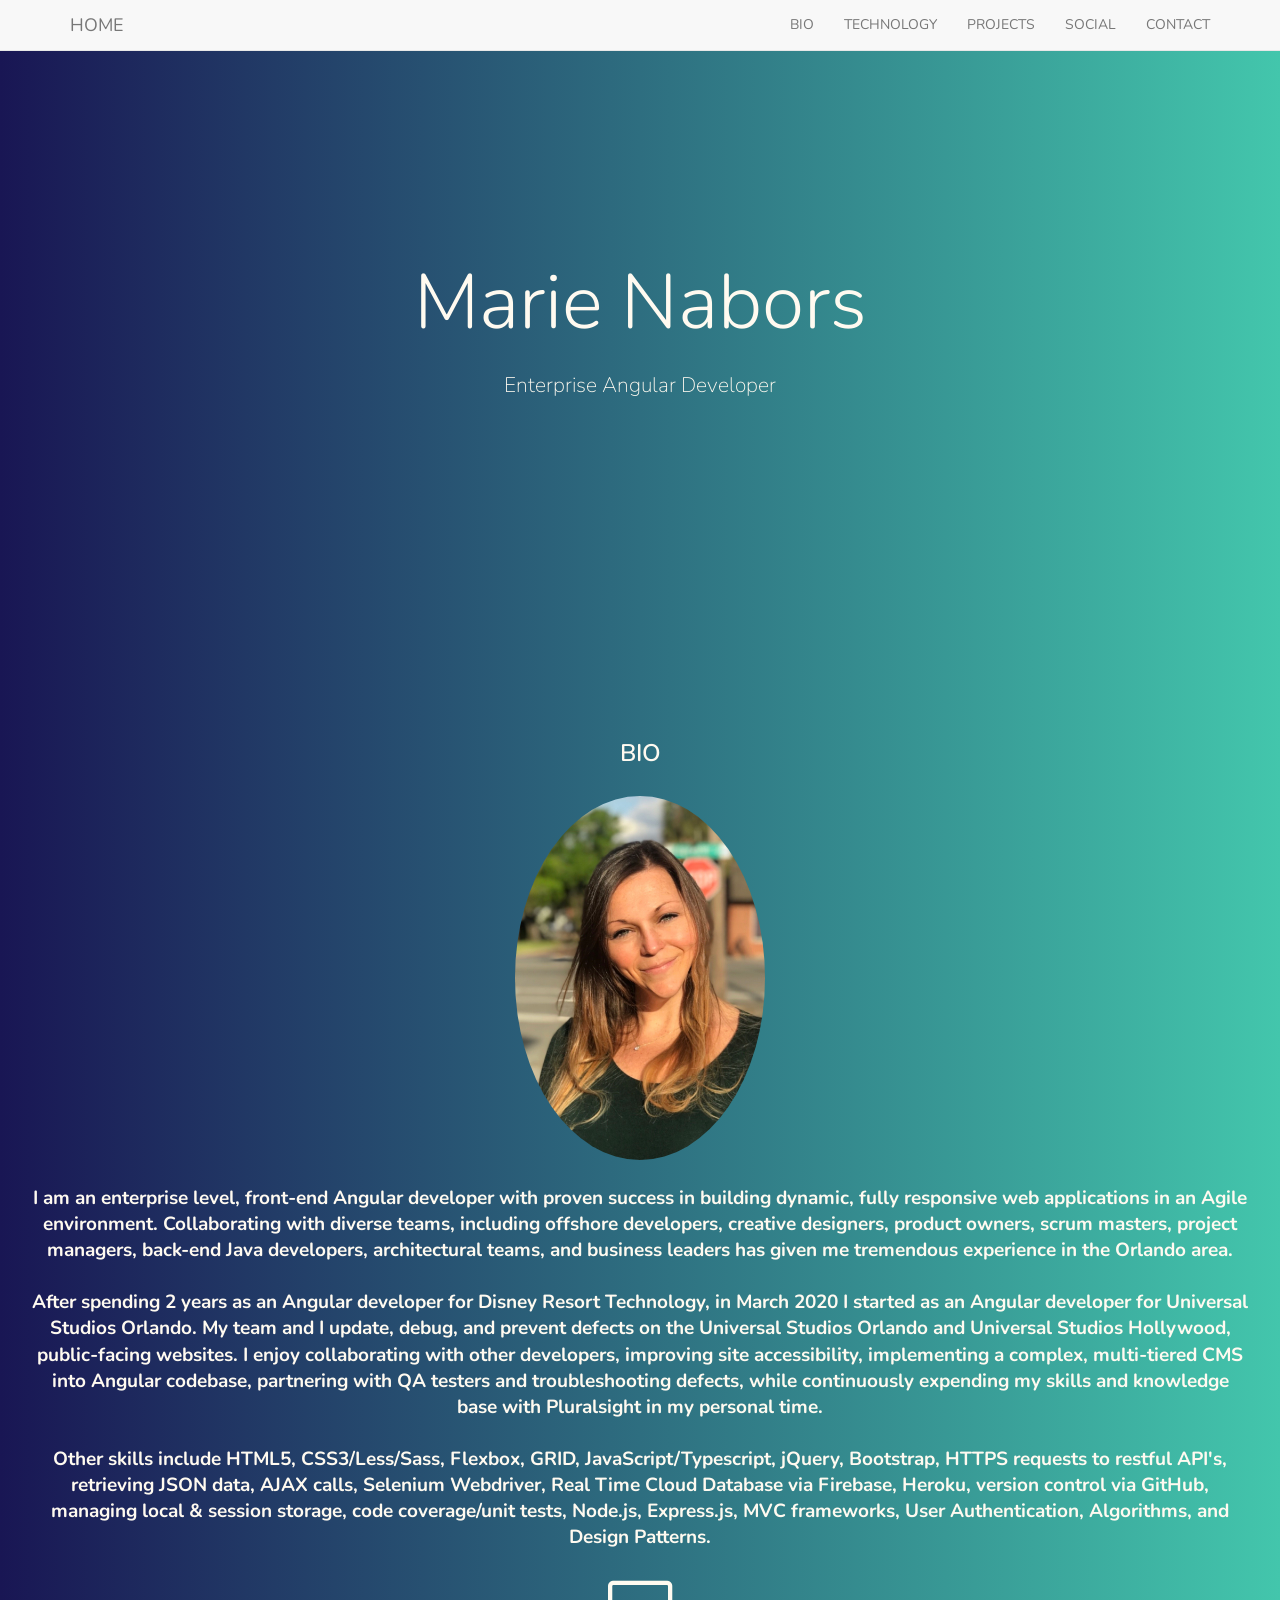
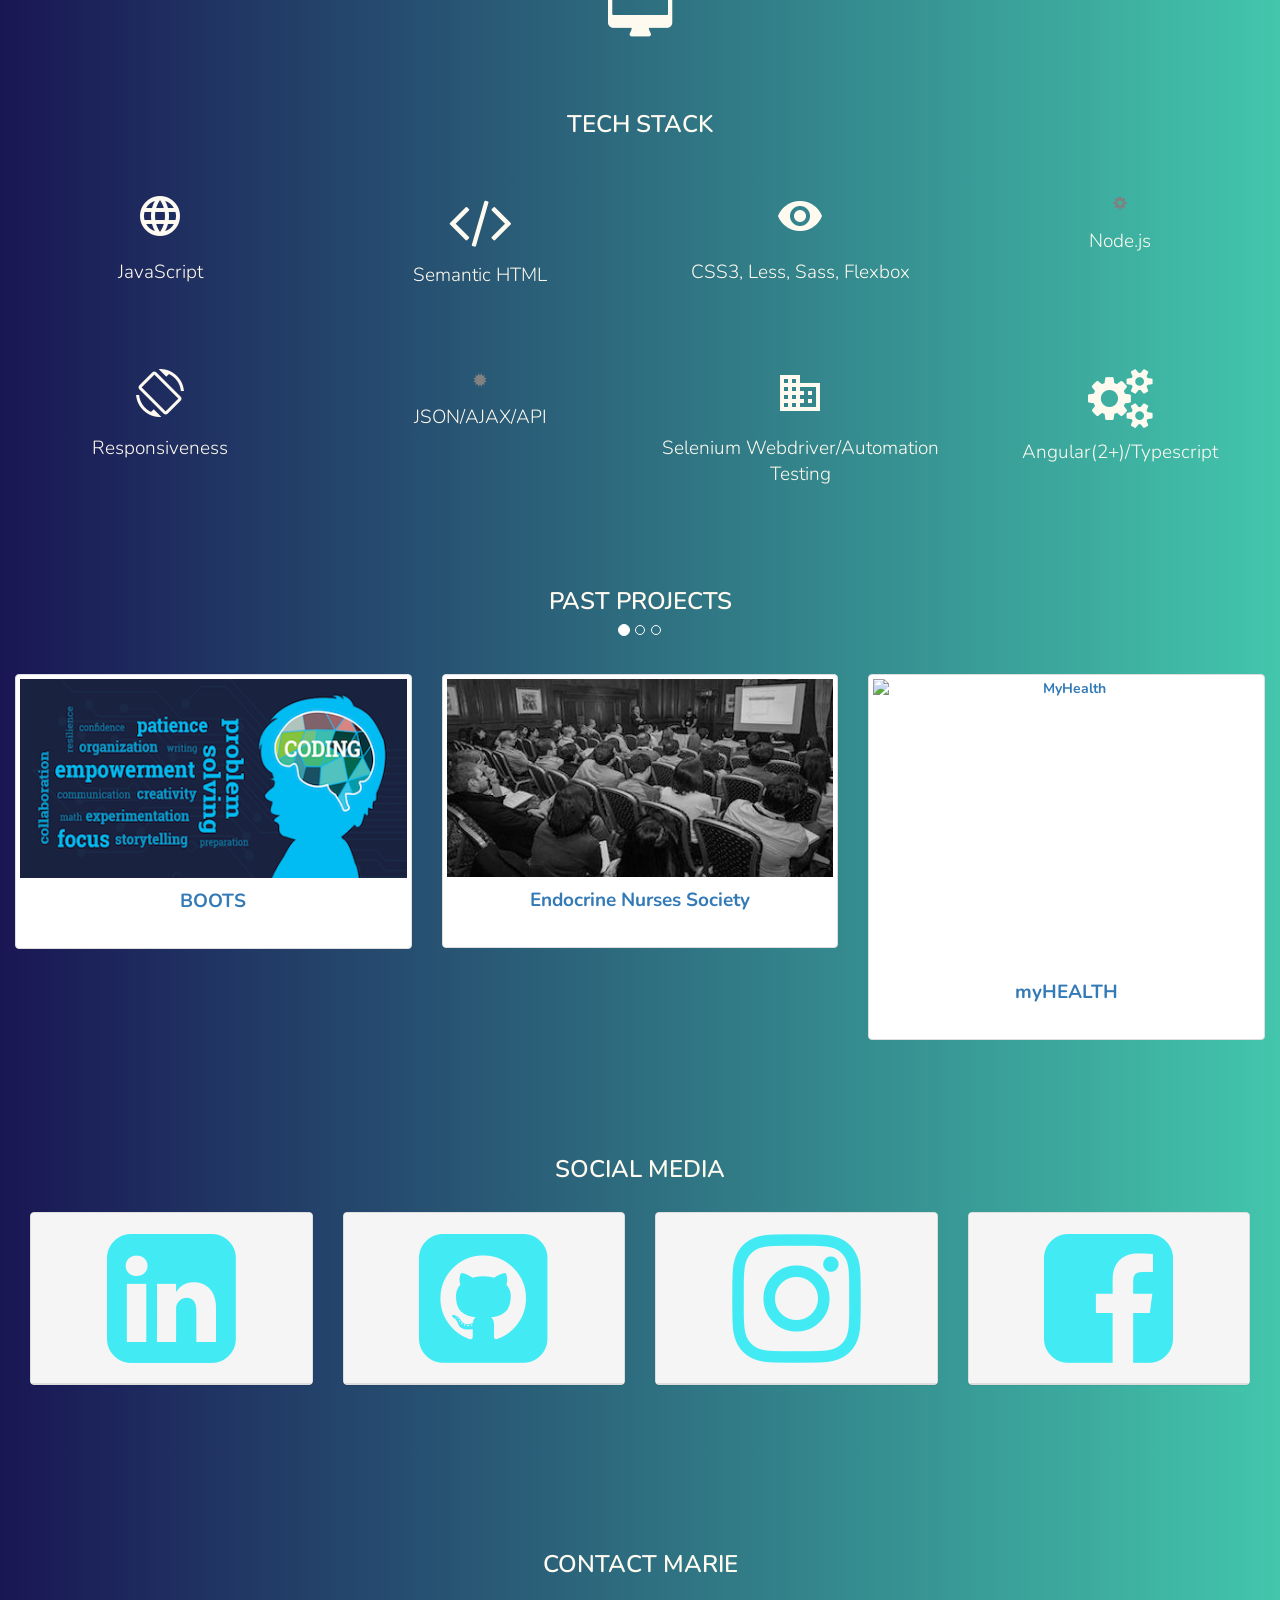
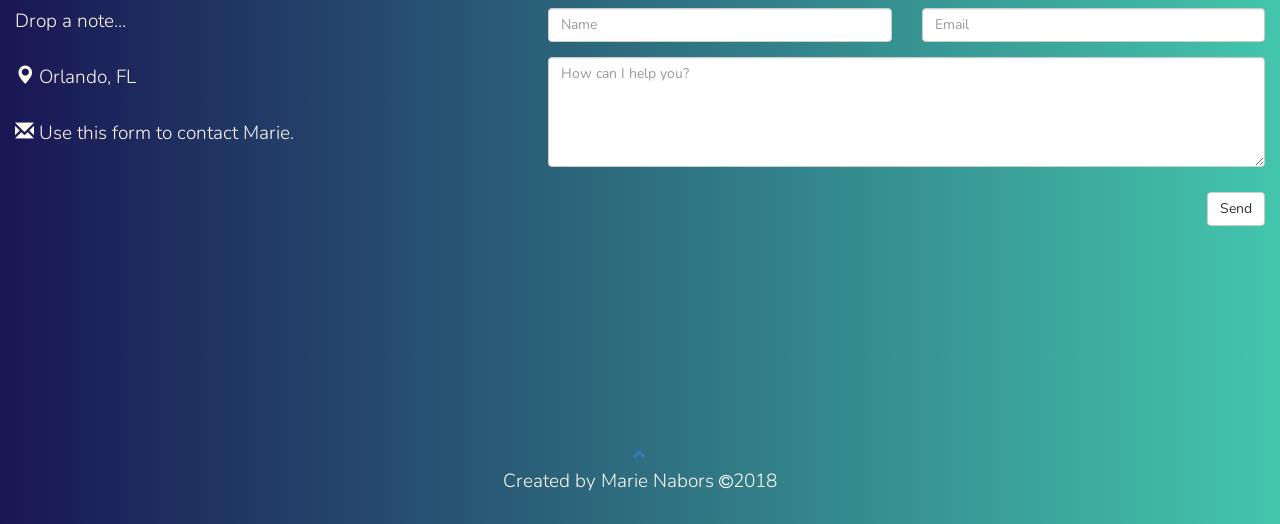
==== commit b0ea723a: "changed Home to HOME in navbar" ====
--- a/index.html
+++ b/index.html
@@ -48,7 +48,7 @@
         <span class="icon-bar"></span>
         <span class="icon-bar"></span>
       </button>
-      <a class="navbar-brand" href="#myPage">Home</a>
+      <a class="navbar-brand" href="#myPage">HOME</a>
     </div>
     <div class="collapse navbar-collapse" id="myNavbar">
       <ul class="nav navbar-nav navbar-right">
